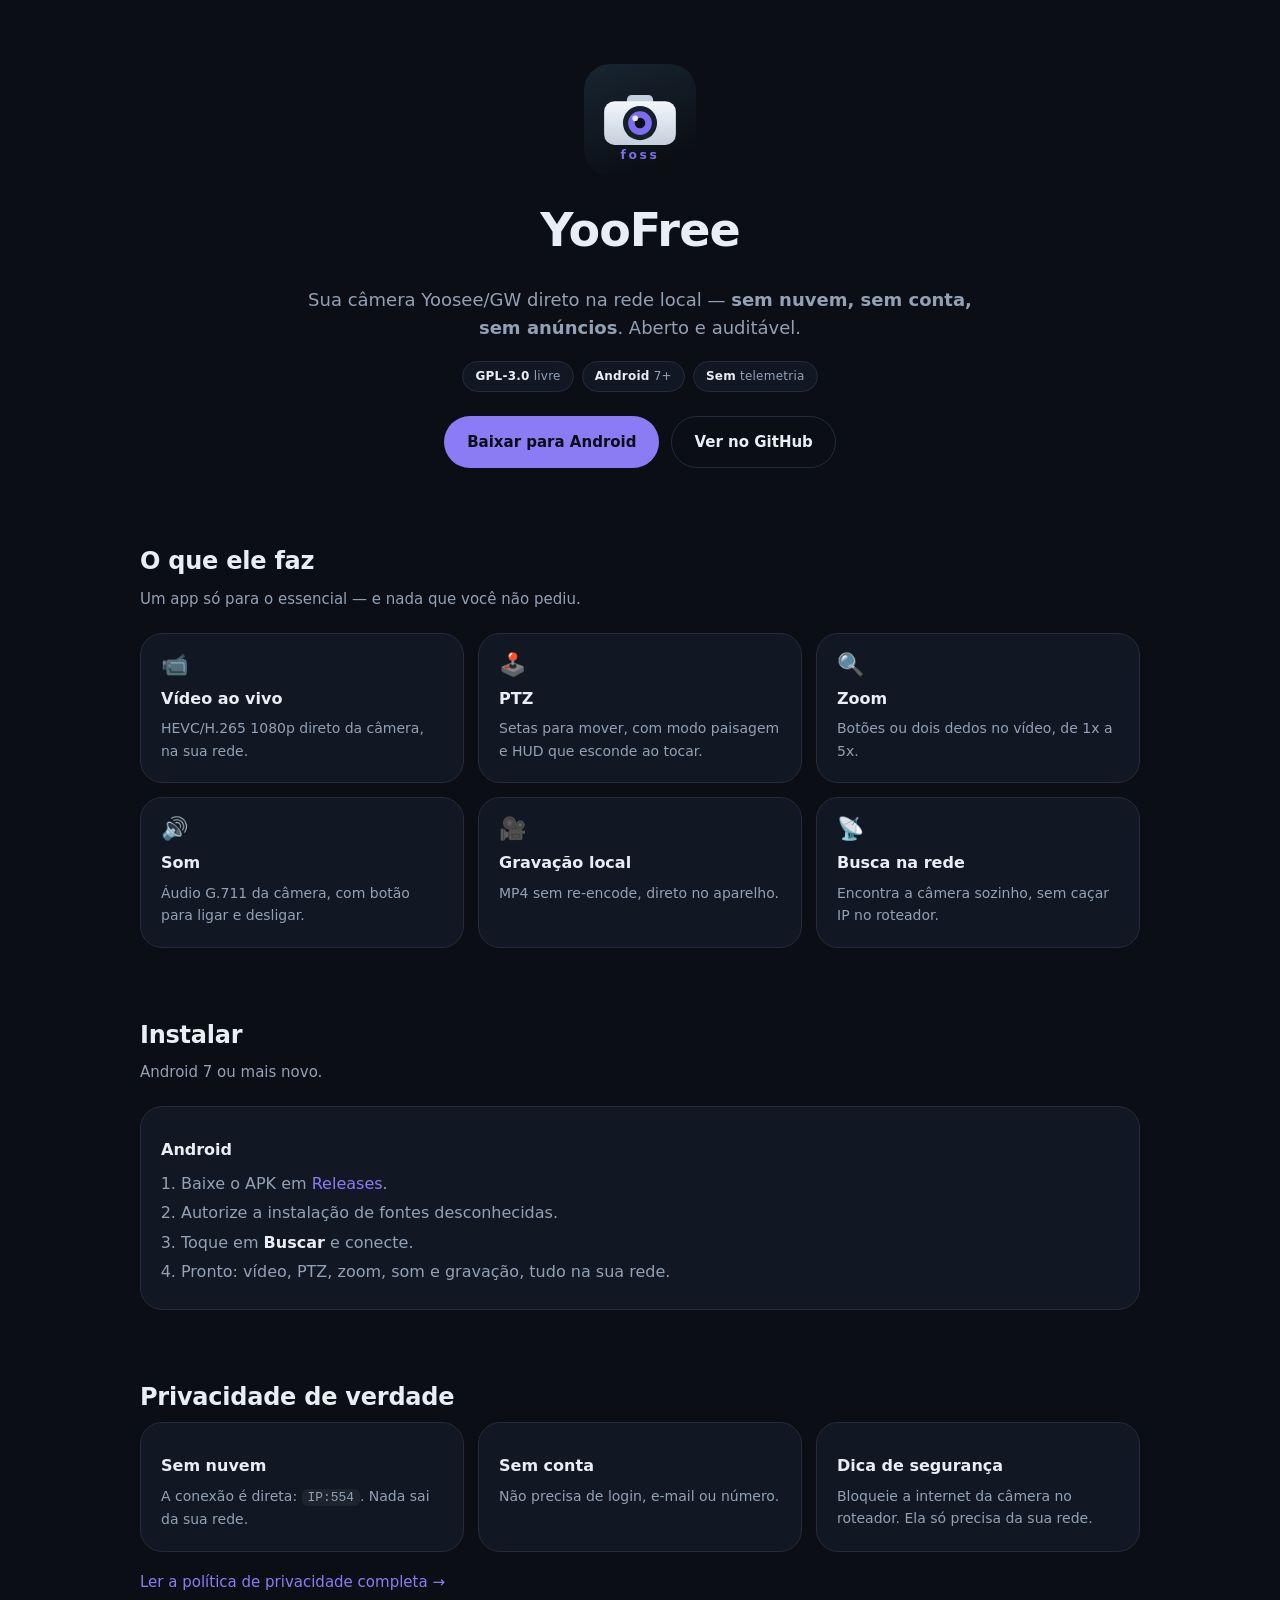
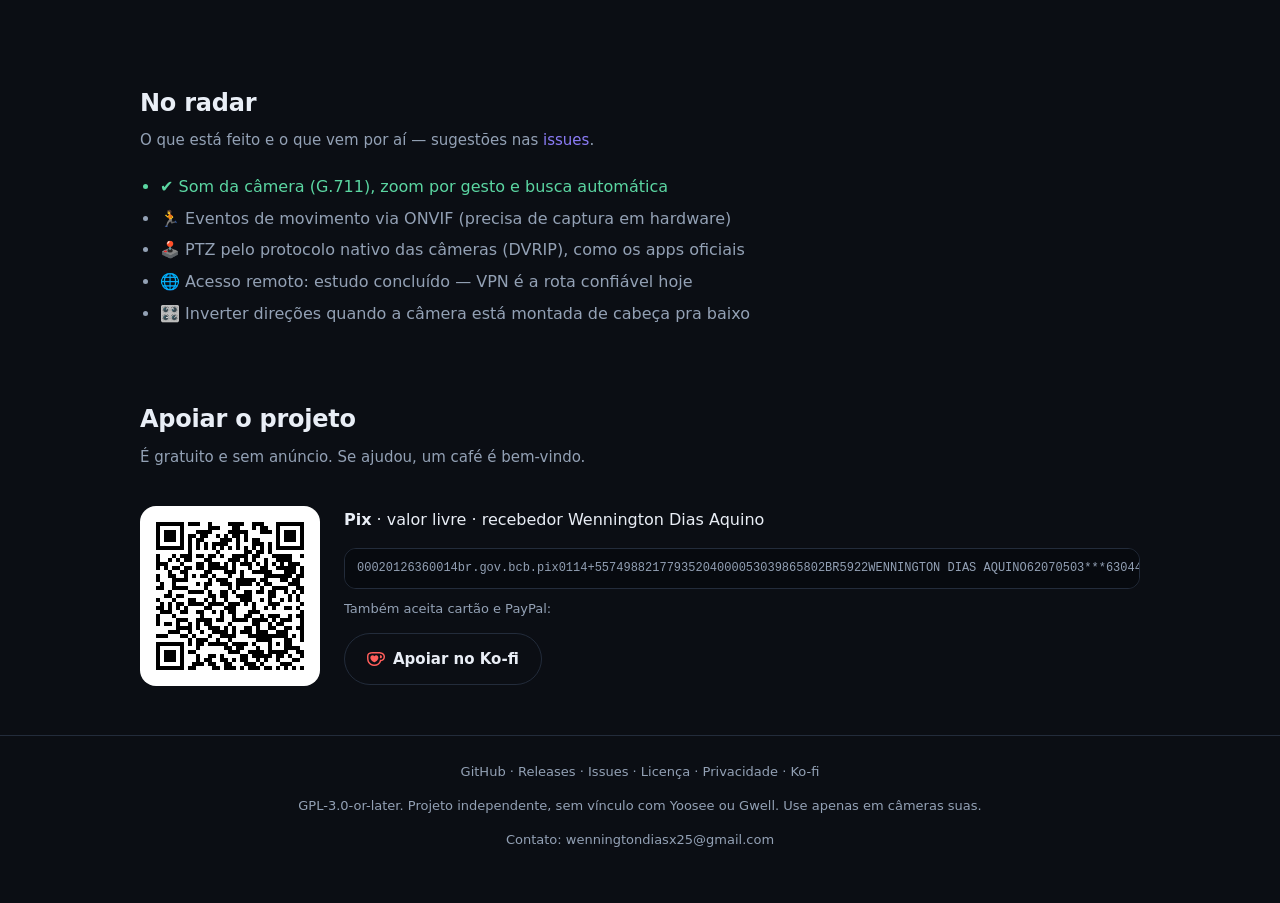
==== site/index.html @ 93386497 "SEO: metatag de verificacao do Google Search Console Co-authored-by: CommandCodeBot <noreply@command" ====
<!DOCTYPE html>
<html lang="pt-BR">
<head>
<meta charset="utf-8">
<meta name="viewport" content="width=device-width, initial-scale=1">
<title>YooFree — sua câmera Yoosee, sem nuvem</title>
<meta name="description" content="App Android aberto, sem anúncios e sem nuvem para câmeras Yoosee/GW.">
<link rel="canonical" href="https://yoofree.qd.je/">
<meta property="og:type" content="website">
<meta property="og:url" content="https://yoofree.qd.je/">
<meta property="og:title" content="YooFree — sua câmera Yoosee, sem nuvem">
<meta property="og:description" content="App Android aberto, sem anúncios e sem nuvem para câmeras Yoosee/GW.">
<meta property="og:image" content="https://yoofree.qd.je/assets/icon.svg">
<meta name="twitter:card" content="summary">
<meta name="google-site-verification" content="Txkq8UIUNgKTGXsj2JBfvyD6CUwXYbXvgUuVLLDFzaQ" />
<link rel="icon" href="assets/icon.svg" type="image/svg+xml">
<link rel="stylesheet" href="assets/style.css">
<script type="application/ld+json">
{
  "@context": "https://schema.org",
  "@type": "SoftwareApplication",
  "name": "YooFree",
  "url": "https://yoofree.qd.je/",
  "downloadUrl": "https://github.com/Wennington123/YooFree/releases/latest",
  "operatingSystem": "Android 7+",
  "applicationCategory": "MultimediaApplication",
  "description": "App Android aberto, sem anúncios e sem nuvem para câmeras Yoosee/GW. Vídeo, PTZ, zoom, som e gravação direto da rede local.",
  "offers": { "@type": "Offer", "price": "0", "priceCurrency": "BRL" },
  "license": "https://www.gnu.org/licenses/gpl-3.0.html",
  "sameAs": "https://github.com/Wennington123/YooFree"
}
</script>
</head>
<body>

<header class="hero">
  <img src="assets/icon.svg" alt="Ícone do YooFree: uma câmera com lente violeta">
  <h1>YooFree</h1>
  <p class="tagline">Sua câmera Yoosee/GW direto na rede local — <strong>sem nuvem, sem conta, sem anúncios</strong>. Aberto e auditável.</p>
  <div class="badges">
    <span class="badge"><b>GPL-3.0</b> livre</span>
    <span class="badge"><b>Android</b> 7+</span>
    <span class="badge"><b>Sem</b> telemetria</span>
  </div>
  <div class="cta">
    <a class="btn primary" href="https://github.com/Wennington123/YooFree/releases/latest">Baixar para Android</a>
    <a class="btn ghost" href="https://github.com/Wennington123/YooFree">Ver no GitHub</a>
  </div>
</header>

<div class="wrap">

  <section aria-labelledby="recursos">
    <h2 id="recursos">O que ele faz</h2>
    <p class="sub">Um app só para o essencial — e nada que você não pediu.</p>
    <div class="grid">
      <div class="card"><div class="icon" aria-hidden="true">📹</div><h3>Vídeo ao vivo</h3><p>HEVC/H.265 1080p direto da câmera, na sua rede.</p></div>
      <div class="card"><div class="icon" aria-hidden="true">🕹️</div><h3>PTZ</h3><p>Setas para mover, com modo paisagem e HUD que esconde ao tocar.</p></div>
      <div class="card"><div class="icon" aria-hidden="true">🔍</div><h3>Zoom</h3><p>Botões ou dois dedos no vídeo, de 1x a 5x.</p></div>
      <div class="card"><div class="icon" aria-hidden="true">🔊</div><h3>Som</h3><p>Áudio G.711 da câmera, com botão para ligar e desligar.</p></div>
      <div class="card"><div class="icon" aria-hidden="true">🎥</div><h3>Gravação local</h3><p>MP4 sem re-encode, direto no aparelho.</p></div>
      <div class="card"><div class="icon" aria-hidden="true">📡</div><h3>Busca na rede</h3><p>Encontra a câmera sozinho, sem caçar IP no roteador.</p></div>
    </div>
  </section>

  <section aria-labelledby="instalar">
    <h2 id="instalar">Instalar</h2>
    <p class="sub">Android 7 ou mais novo.</p>
    <div class="card">
      <h3>Android</h3>
      <ol>
        <li>Baixe o APK em <a href="https://github.com/Wennington123/YooFree/releases/latest">Releases</a>.</li>
        <li>Autorize a instalação de fontes desconhecidas.</li>
        <li>Toque em <strong>Buscar</strong> e conecte.</li>
        <li>Pronto: vídeo, PTZ, zoom, som e gravação, tudo na sua rede.</li>
      </ol>
    </div>
  </section>

  <section aria-labelledby="privacidade">
    <h2 id="privacidade">Privacidade de verdade</h2>
    <div class="grid">
      <div class="card"><h3>Sem nuvem</h3><p>A conexão é direta: <code>IP:554</code>. Nada sai da sua rede.</p></div>
      <div class="card"><h3>Sem conta</h3><p>Não precisa de login, e-mail ou número.</p></div>
      <div class="card"><h3>Dica de segurança</h3><p>Bloqueie a internet da câmera no roteador. Ela só precisa da sua rede.</p></div>
    </div>
    <p class="sub" style="margin-top:18px"><a href="privacidade.html">Ler a política de privacidade completa →</a></p>
  </section>

  <section aria-labelledby="roadmap">
    <h2 id="roadmap">No radar</h2>
    <p class="sub">O que está feito e o que vem por aí — sugestões nas <a href="https://github.com/Wennington123/YooFree/issues">issues</a>.</p>
    <ul class="roadmap">
      <li class="done">✔ Som da câmera (G.711), zoom por gesto e busca automática</li>
      <li>🏃 Eventos de movimento via ONVIF (precisa de captura em hardware)</li>
      <li>🕹️ PTZ pelo protocolo nativo das câmeras (DVRIP), como os apps oficiais</li>
      <li>🌐 Acesso remoto: estudo concluído — VPN é a rota confiável hoje</li>
      <li>🎛️ Inverter direções quando a câmera está montada de cabeça pra baixo</li>
    </ul>
  </section>

  <section aria-labelledby="apoiar">
    <h2 id="apoiar">Apoiar o projeto</h2>
    <p class="sub">É gratuito e sem anúncio. Se ajudou, um café é bem-vindo.</p>
    <div class="donate">
      <img src="assets/pix-qrcode.png" alt="QR Code Pix para apoiar o desenvolvimento">
      <div>
        <p><strong>Pix</strong> · valor livre · recebedor Wennington Dias Aquino</p>
        <div class="copy">00020126360014br.gov.bcb.pix0114+55749882177935204000053039865802BR5922WENNINGTON DIAS AQUINO62070503***63044EF7</div>
        <p style="color:var(--muted);font-size:13px;margin-top:10px">Também aceita cartão e PayPal:</p>
        <p style="margin-top:8px">
          <a class="btn ghost" href="https://ko-fi.com/wenningtondaquino">
            <svg viewBox="0 0 24 24" aria-hidden="true" focusable="false">
              <path fill="#FF5E5B" d="M11.351 2.715c-2.7 0-4.986.025-6.83.26C2.078 3.285 0 5.154 0 8.61c0 3.506.182 6.13 1.585 8.493 1.584 2.701 4.233 4.182 7.662 4.182h.83c4.209 0 6.494-2.234 7.637-4a9.5 9.5 0 0 0 1.091-2.338C21.792 14.688 24 12.22 24 9.208v-.415c0-3.247-2.13-5.507-5.792-5.87-1.558-.156-2.65-.208-6.857-.208m0 1.947c4.208 0 5.09.052 6.571.182 2.624.311 4.13 1.584 4.13 4v.39c0 2.156-1.792 3.844-3.87 3.844h-.935l-.156.649c-.208 1.013-.597 1.818-1.039 2.546-.909 1.428-2.545 3.064-5.922 3.064h-.805c-2.571 0-4.831-.883-6.078-3.195-1.09-2-1.298-4.155-1.298-7.506 0-2.181.857-3.402 3.012-3.714 1.533-.233 3.559-.26 6.39-.26m6.547 2.287c-.416 0-.65.234-.65.546v2.935c0 .311.234.545.65.545 1.324 0 2.051-.754 2.051-2s-.727-2.026-2.052-2.026m-10.39.182c-1.818 0-3.013 1.48-3.013 3.142 0 1.533.858 2.857 1.949 3.897.727.701 1.87 1.429 2.649 1.896a1.47 1.47 0 0 0 1.507 0c.78-.467 1.922-1.195 2.623-1.896 1.117-1.039 1.974-2.364 1.974-3.897 0-1.662-1.247-3.142-3.039-3.142-1.065 0-1.792.545-2.338 1.298-.493-.753-1.246-1.298-2.312-1.298"/>
            </svg>
            Apoiar no Ko-fi
          </a>
        </p>
      </div>
    </div>
  </section>

</div>

<footer>
  <nav>
    <a href="https://github.com/Wennington123/YooFree">GitHub</a> ·
    <a href="https://github.com/Wennington123/YooFree/releases">Releases</a> ·
    <a href="https://github.com/Wennington123/YooFree/issues">Issues</a> ·
    <a href="licenca.html">Licença</a> ·
    <a href="privacidade.html">Privacidade</a> ·
    <a href="https://ko-fi.com/wenningtondaquino">Ko-fi</a>
  </nav>
  <p>GPL-3.0-or-later. Projeto independente, sem vínculo com Yoosee ou Gwell. Use apenas em câmeras suas.</p>
  <p>Contato: <a href="mailto:wenningtondiasx25@gmail.com">wenningtondiasx25@gmail.com</a></p>
</footer>

</body>
</html>
---- site/assets/style.css ----
:root {
  --bg: #0b0e14;
  --panel: #121823;
  --panel-hi: #1a2231;
  --hairline: #232c3b;
  --text: #e9eef6;
  --muted: #93a1b5;
  --prose: #c6d1e0;
  --accent: #8b7cf6;
  --good: #5bd6a2;
  --radius: 22px;
}
* { box-sizing: border-box; }
html { scroll-behavior: smooth; }
body {
  margin: 0;
  background: var(--bg);
  color: var(--text);
  font: 16px/1.6 system-ui, -apple-system, "Segoe UI", Roboto, sans-serif;
  -webkit-font-smoothing: antialiased;
}
a { color: var(--accent); text-decoration: none; }
a:hover { text-decoration: underline; }
.wrap { max-width: 1040px; margin: 0 auto; padding: 0 20px; }

header.hero {
  display: flex; flex-direction: column; align-items: center;
  text-align: center; gap: 18px;
  padding: 64px 20px 40px;
}
header.hero.small { padding: 40px 20px 12px; gap: 10px; }
.hero img { width: 112px; height: 112px; border-radius: 26px; }
header.hero.small img { width: 64px; height: 64px; border-radius: 16px; }
h1 { margin: 0; font-size: clamp(30px, 6vw, 46px); letter-spacing: -0.02em; }
header.hero.small h1 { font-size: clamp(26px, 5vw, 34px); }
.tagline { margin: 0; color: var(--muted); max-width: 60ch; font-size: clamp(15px, 2.2vw, 18px); }
.cta { display: flex; gap: 12px; flex-wrap: wrap; justify-content: center; margin-top: 6px; }
.btn {
  display: inline-flex; align-items: center; gap: 8px;
  padding: 13px 22px; border-radius: 999px; font-weight: 600; font-size: 15px;
  border: 1px solid transparent; transition: transform .15s ease, background .15s ease;
  white-space: nowrap;
}
.btn:active { transform: scale(.97); }
.btn svg { width: 18px; height: 18px; display: block; }
.btn.primary { background: var(--accent); color: #0b0e14; }
.btn.ghost { background: transparent; color: var(--text); border-color: var(--hairline); }
.btn.ghost:hover { background: var(--panel); text-decoration: none; }

.badges { display: flex; gap: 8px; flex-wrap: wrap; justify-content: center; }
.badge {
  font-size: 12px; letter-spacing: .02em; color: var(--muted);
  background: var(--panel); border: 1px solid var(--hairline);
  padding: 5px 12px; border-radius: 999px;
}
.badge b { color: var(--text); font-weight: 600; }

section { padding: 34px 0; }
h2 { font-size: 24px; margin: 0 0 6px; letter-spacing: -0.01em; }
.sub { color: var(--muted); margin: 0 0 22px; font-size: 15px; }

.grid { display: grid; gap: 14px; grid-template-columns: repeat(auto-fit, minmax(240px, 1fr)); }
.card {
  background: var(--panel); border: 1px solid var(--hairline);
  border-radius: var(--radius); padding: 20px;
}
.card h3 { margin: 10px 0 6px; font-size: 16px; }
.card p { margin: 0; color: var(--muted); font-size: 14px; }
.icon { font-size: 22px; line-height: 1; }

.install { display: grid; gap: 14px; grid-template-columns: repeat(auto-fit, minmax(300px, 1fr)); }
pre {
  background: #070a0f; border: 1px solid var(--hairline);
  border-radius: 16px; padding: 14px 16px; overflow-x: auto;
  font-size: 13px; color: #c9d4e3; margin: 10px 0 0;
}
code {
  background: rgba(255, 255, 255, .05);
  padding: 1px 6px; border-radius: 6px;
  font-family: ui-monospace, SFMono-Regular, Menlo, monospace;
  font-size: .92em;
}
ol, ul { color: var(--muted); padding-left: 20px; margin: 8px 0 0; }
li { margin: 4px 0; }
li b, li strong { color: var(--text); font-weight: 600; }

.roadmap li { margin: 6px 0; }
.done { color: var(--good); }

.donate { display: flex; gap: 24px; align-items: center; flex-wrap: wrap; }
.donate > div { flex: 1 1 260px; min-width: 0; }
.donate .btn { align-self: flex-start; }
.donate img { width: 180px; height: 180px; border-radius: 16px; background: #fff; padding: 8px; }
.donate .copy {
  font-family: ui-monospace, SFMono-Regular, Menlo, monospace;
  font-size: 12px; color: var(--muted);
  background: #070a0f; border: 1px solid var(--hairline);
  border-radius: 12px; padding: 10px 12px; max-width: 100%; overflow-x: auto; white-space: nowrap;
}

/* páginas de documento (licença, privacidade) */
.doc { max-width: 760px; }
.doc h2 { margin-top: 36px; font-size: 21px; }
.doc h2:first-of-type { margin-top: 0; }
.doc h3 { margin: 24px 0 4px; font-size: 16px; }
.doc p, .doc li { color: var(--prose); }
.doc ul { color: var(--prose); padding-left: 22px; }
.doc .updated { color: var(--muted); font-size: 13px; margin: 0 0 22px; }
.doc .note {
  background: var(--panel); border: 1px solid var(--hairline);
  border-radius: 16px; padding: 14px 16px; color: var(--muted);
  font-size: 14px; margin: 18px 0;
}
.doc .note strong { color: var(--text); }
.doc hr { border: 0; border-top: 1px solid var(--hairline); margin: 30px 0; }
.doc .lead { color: var(--text); font-size: 17px; }

footer {
  color: var(--muted); font-size: 13px;
  border-top: 1px solid var(--hairline);
  padding: 26px 20px 40px; text-align: center;
}
footer a { color: var(--muted); }
footer a:hover { color: var(--text); }
footer nav { margin-bottom: 6px; }
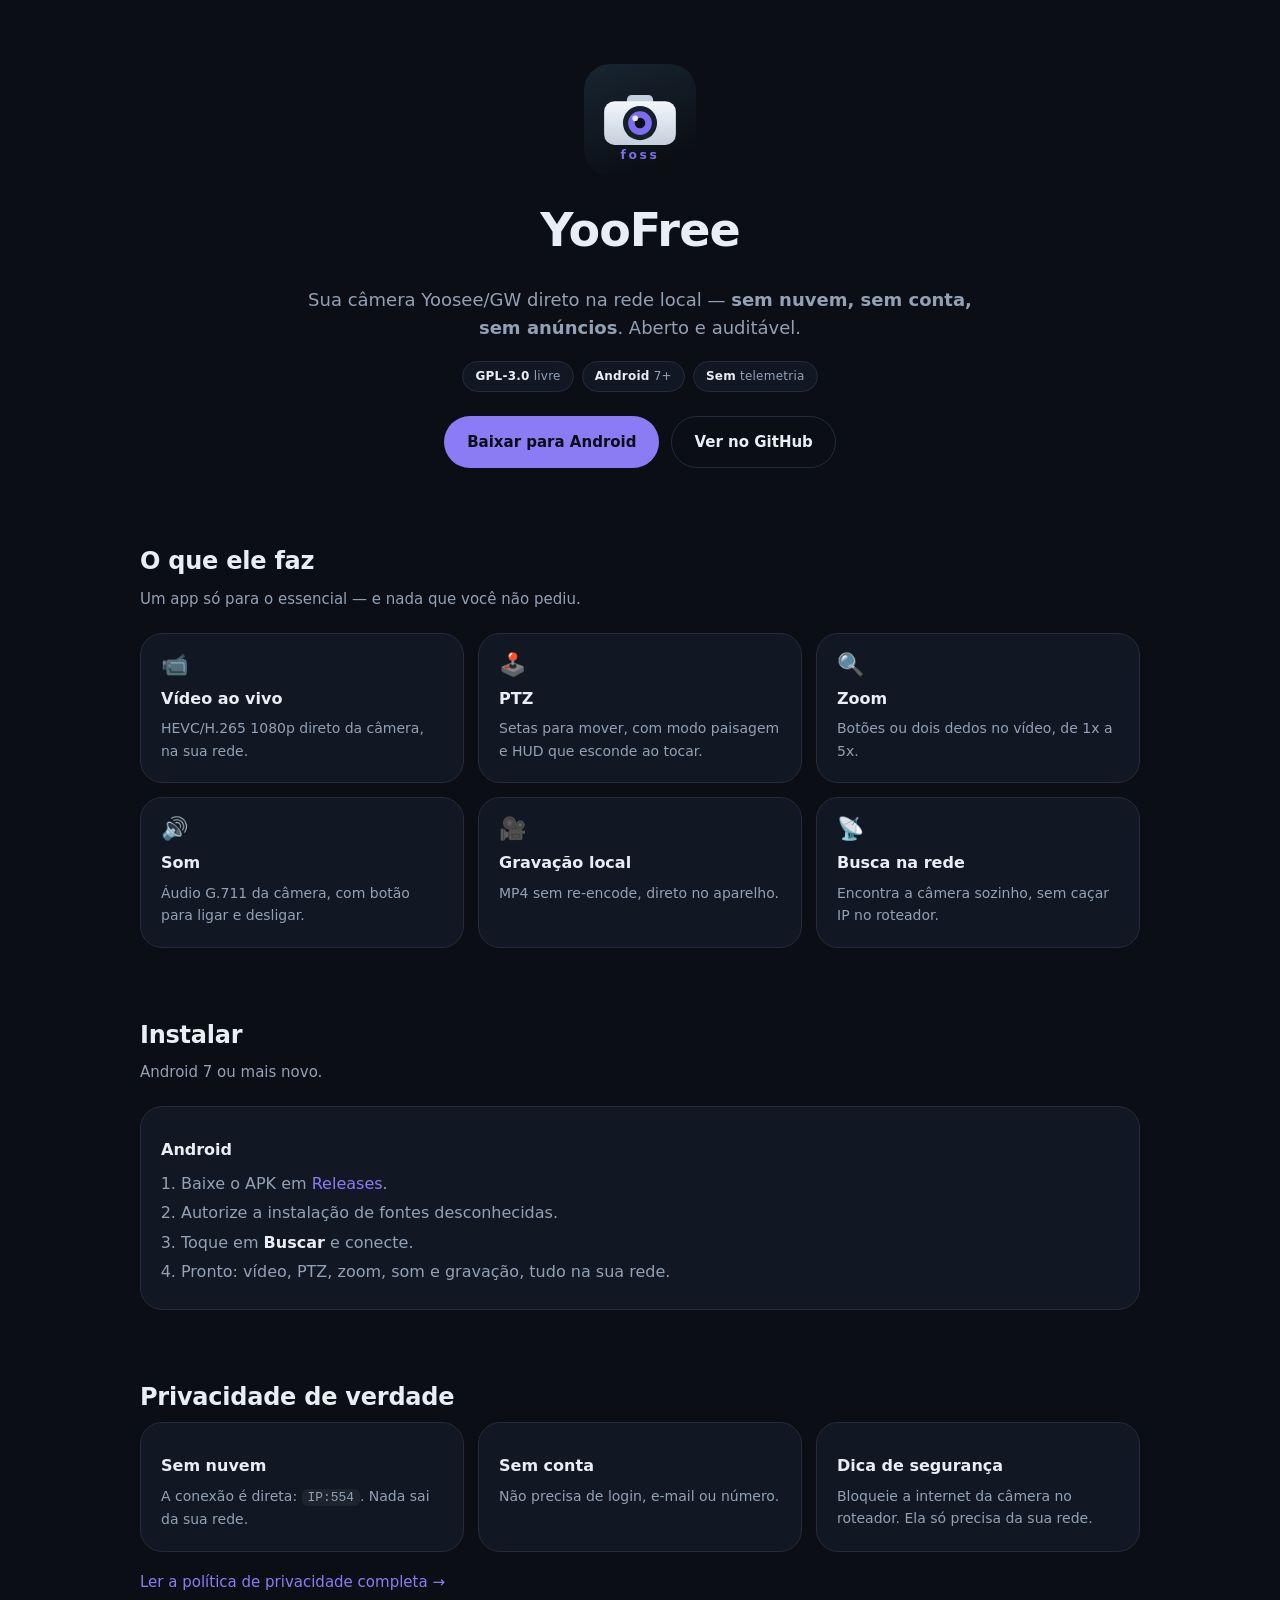
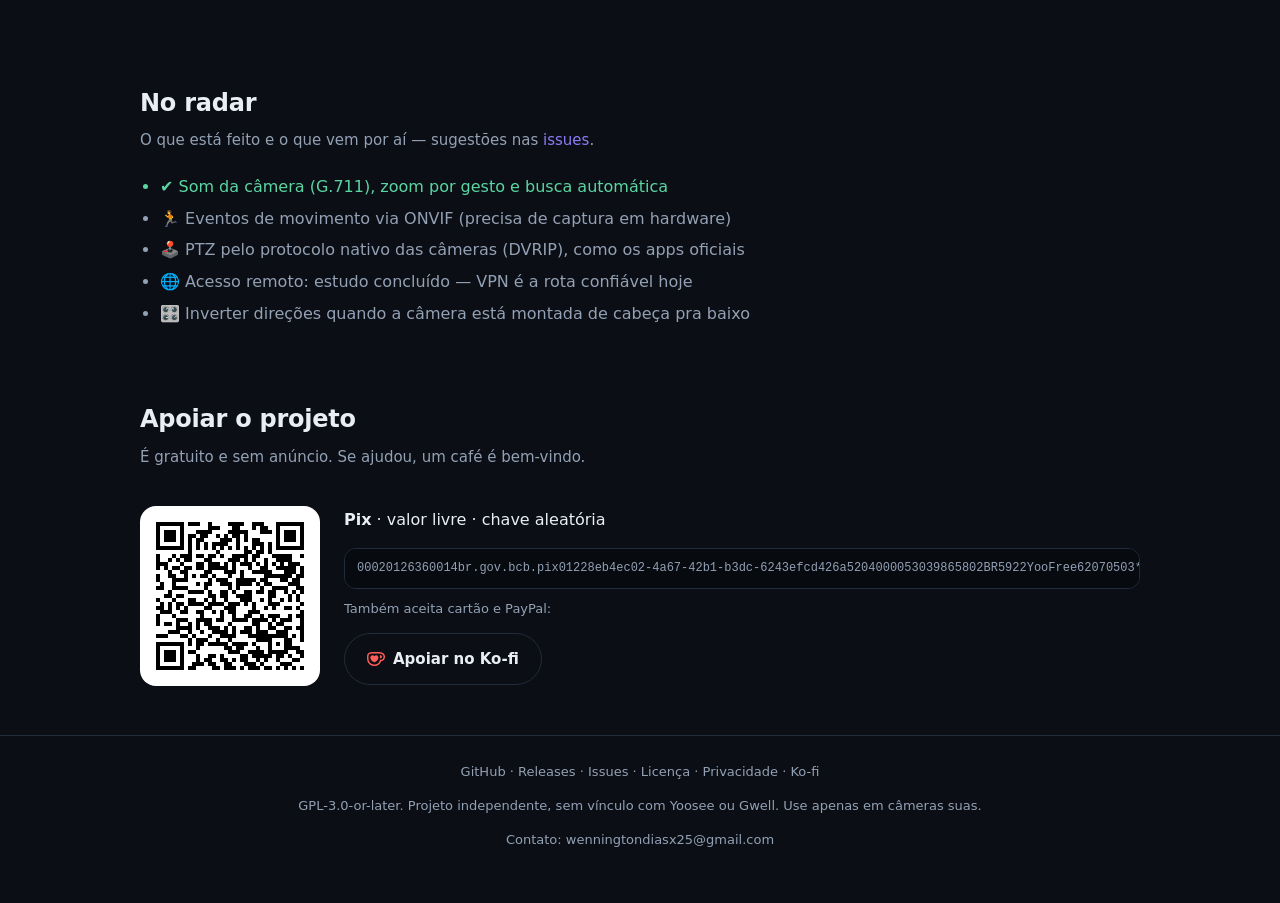
==== commit 9734fc11: "priv: remove telefone pessoal e PIX com CPF; usa chave aleatoria Substitui numero pessoal e payload " ====
--- a/site/index.html
+++ b/site/index.html
@@ -105,8 +105,8 @@
     <div class="donate">
       <img src="assets/pix-qrcode.png" alt="QR Code Pix para apoiar o desenvolvimento">
       <div>
-        <p><strong>Pix</strong> · valor livre · recebedor Wennington Dias Aquino</p>
-        <div class="copy">00020126360014br.gov.bcb.pix0114+55749882177935204000053039865802BR5922WENNINGTON DIAS AQUINO62070503***63044EF7</div>
+        <p><strong>Pix</strong> · valor livre · chave aleatória</p>
+        <div class="copy">00020126360014br.gov.bcb.pix01228eb4ec02-4a67-42b1-b3dc-6243efcd426a5204000053039865802BR5922YooFree62070503***6304</div>
         <p style="color:var(--muted);font-size:13px;margin-top:10px">Também aceita cartão e PayPal:</p>
         <p style="margin-top:8px">
           <a class="btn ghost" href="https://ko-fi.com/wenningtondaquino">
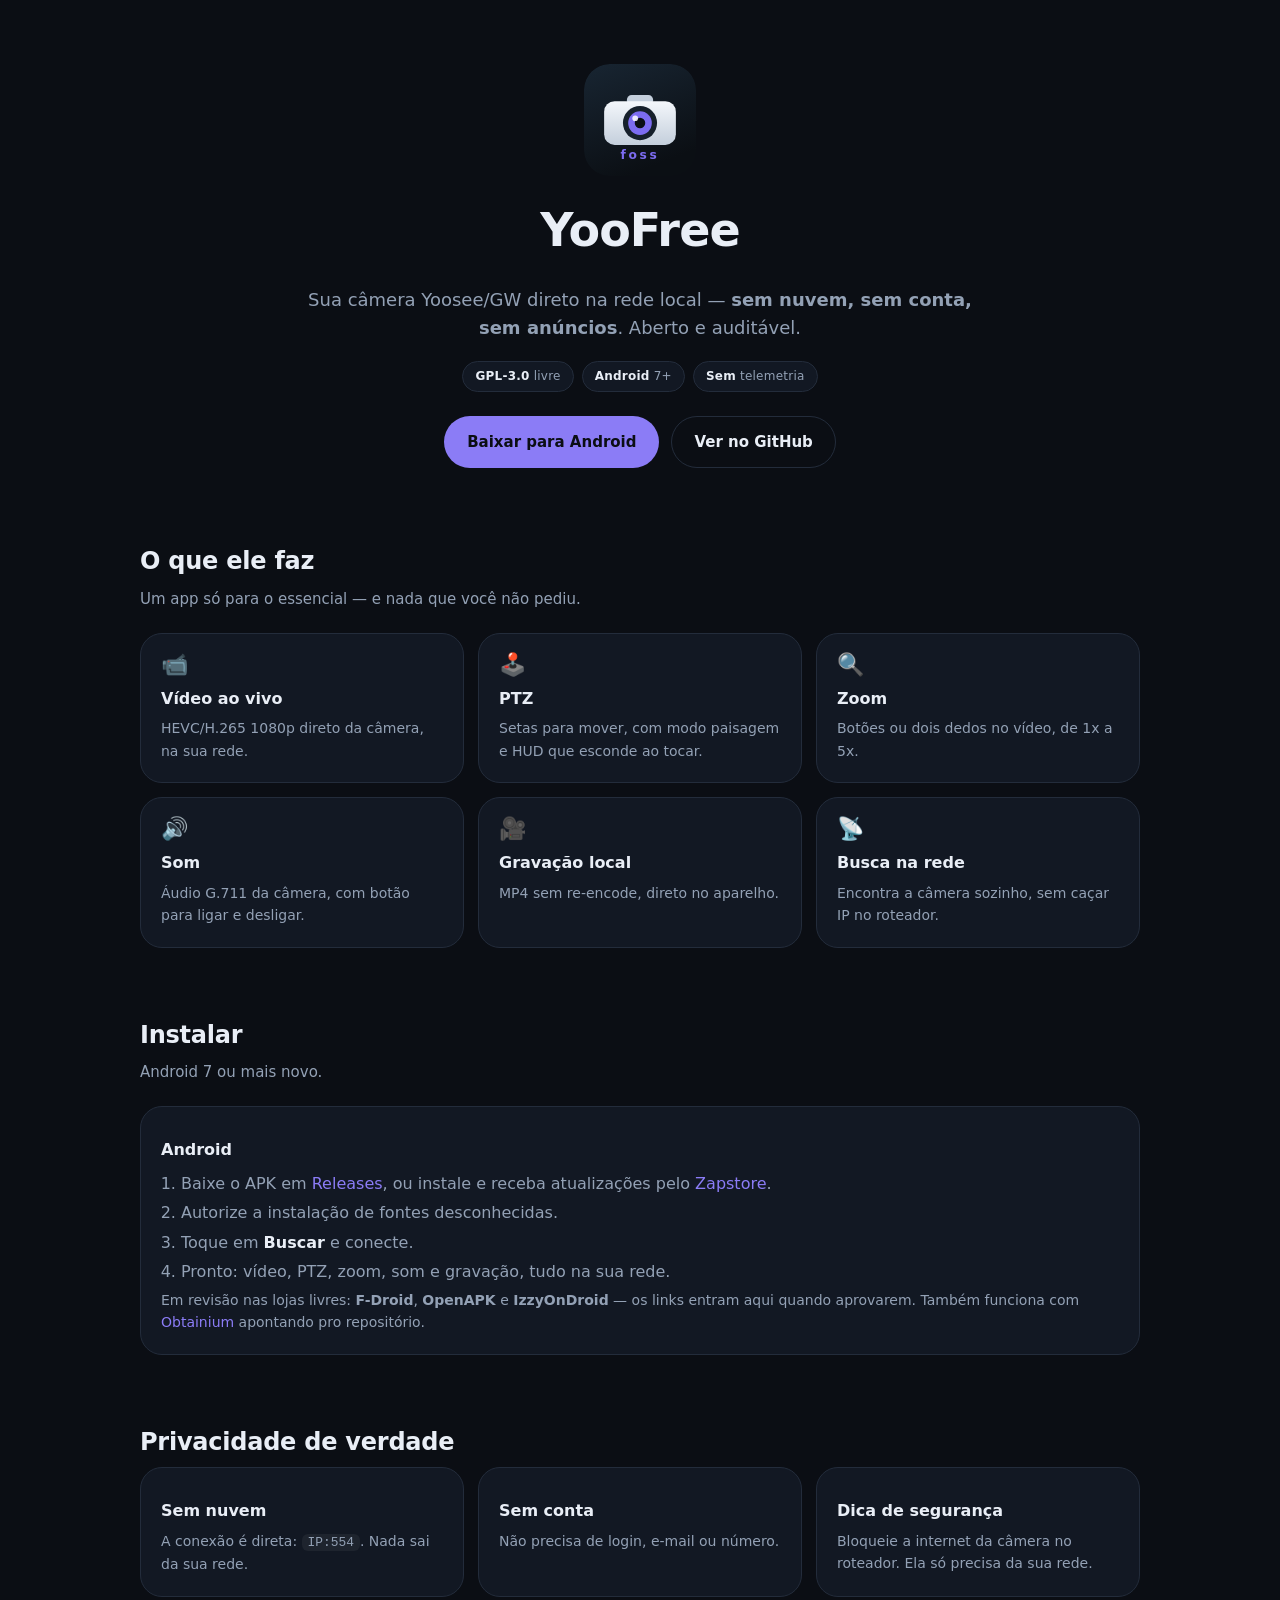
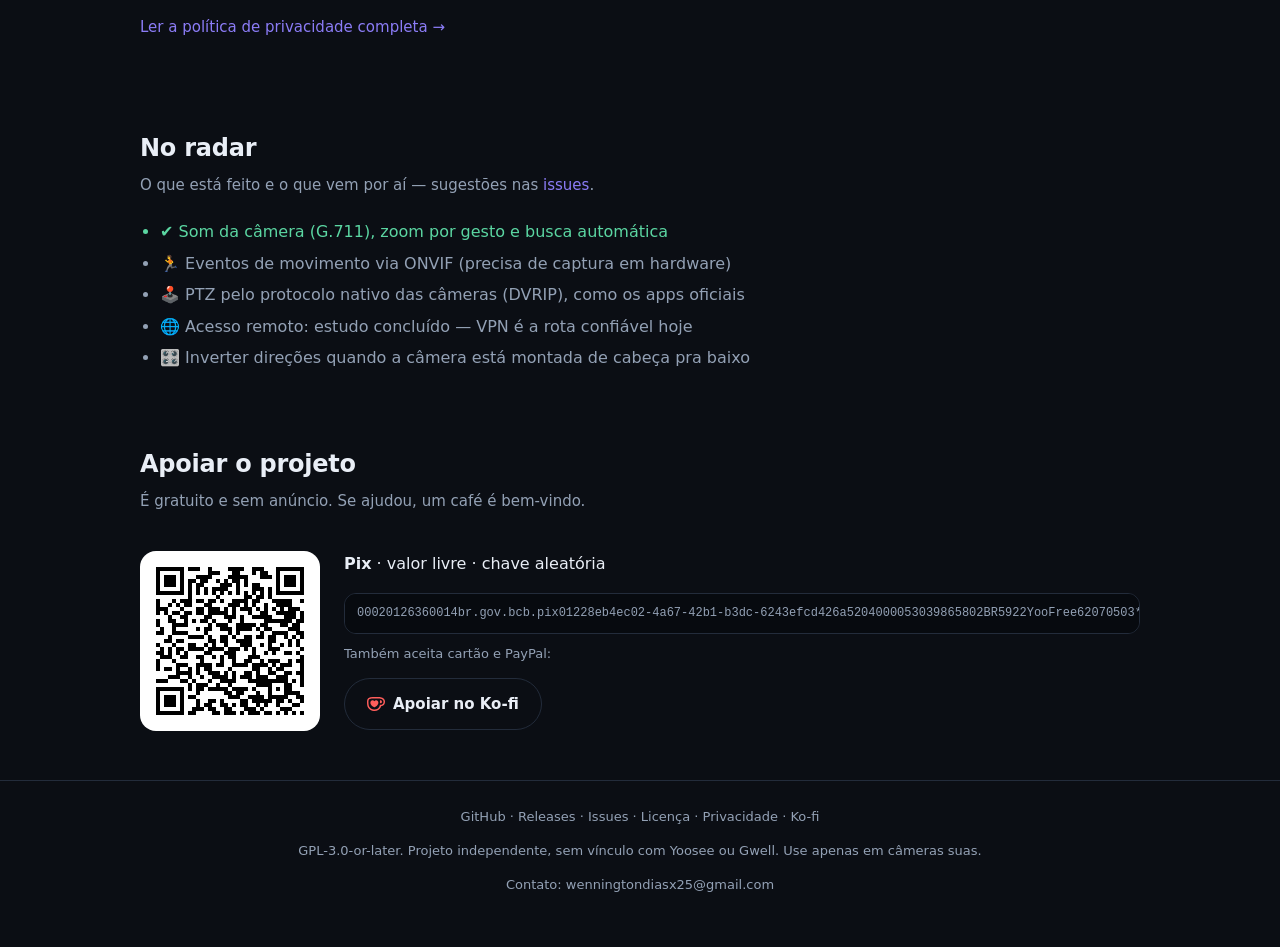
==== commit 78467f54: "site+readme: links das lojas (Zapstore live, demais em revisao) Co-authored-by: CommandCodeBot <nore" ====
--- a/site/index.html
+++ b/site/index.html
@@ -69,11 +69,12 @@
     <div class="card">
       <h3>Android</h3>
       <ol>
-        <li>Baixe o APK em <a href="https://github.com/Wennington123/YooFree/releases/latest">Releases</a>.</li>
+        <li>Baixe o APK em <a href="https://github.com/Wennington123/YooFree/releases/latest">Releases</a>, ou instale e receba atualizações pelo <a href="https://zapstore.dev/apps/br.yoofree.app">Zapstore</a>.</li>
         <li>Autorize a instalação de fontes desconhecidas.</li>
         <li>Toque em <strong>Buscar</strong> e conecte.</li>
         <li>Pronto: vídeo, PTZ, zoom, som e gravação, tudo na sua rede.</li>
       </ol>
+      <p class="sub">Em revisão nas lojas livres: <strong>F-Droid</strong>, <strong>OpenAPK</strong> e <strong>IzzyOnDroid</strong> — os links entram aqui quando aprovarem. Também funciona com <a href="https://github.com/ImranR98/Obtainium">Obtainium</a> apontando pro repositório.</p>
     </div>
   </section>
 
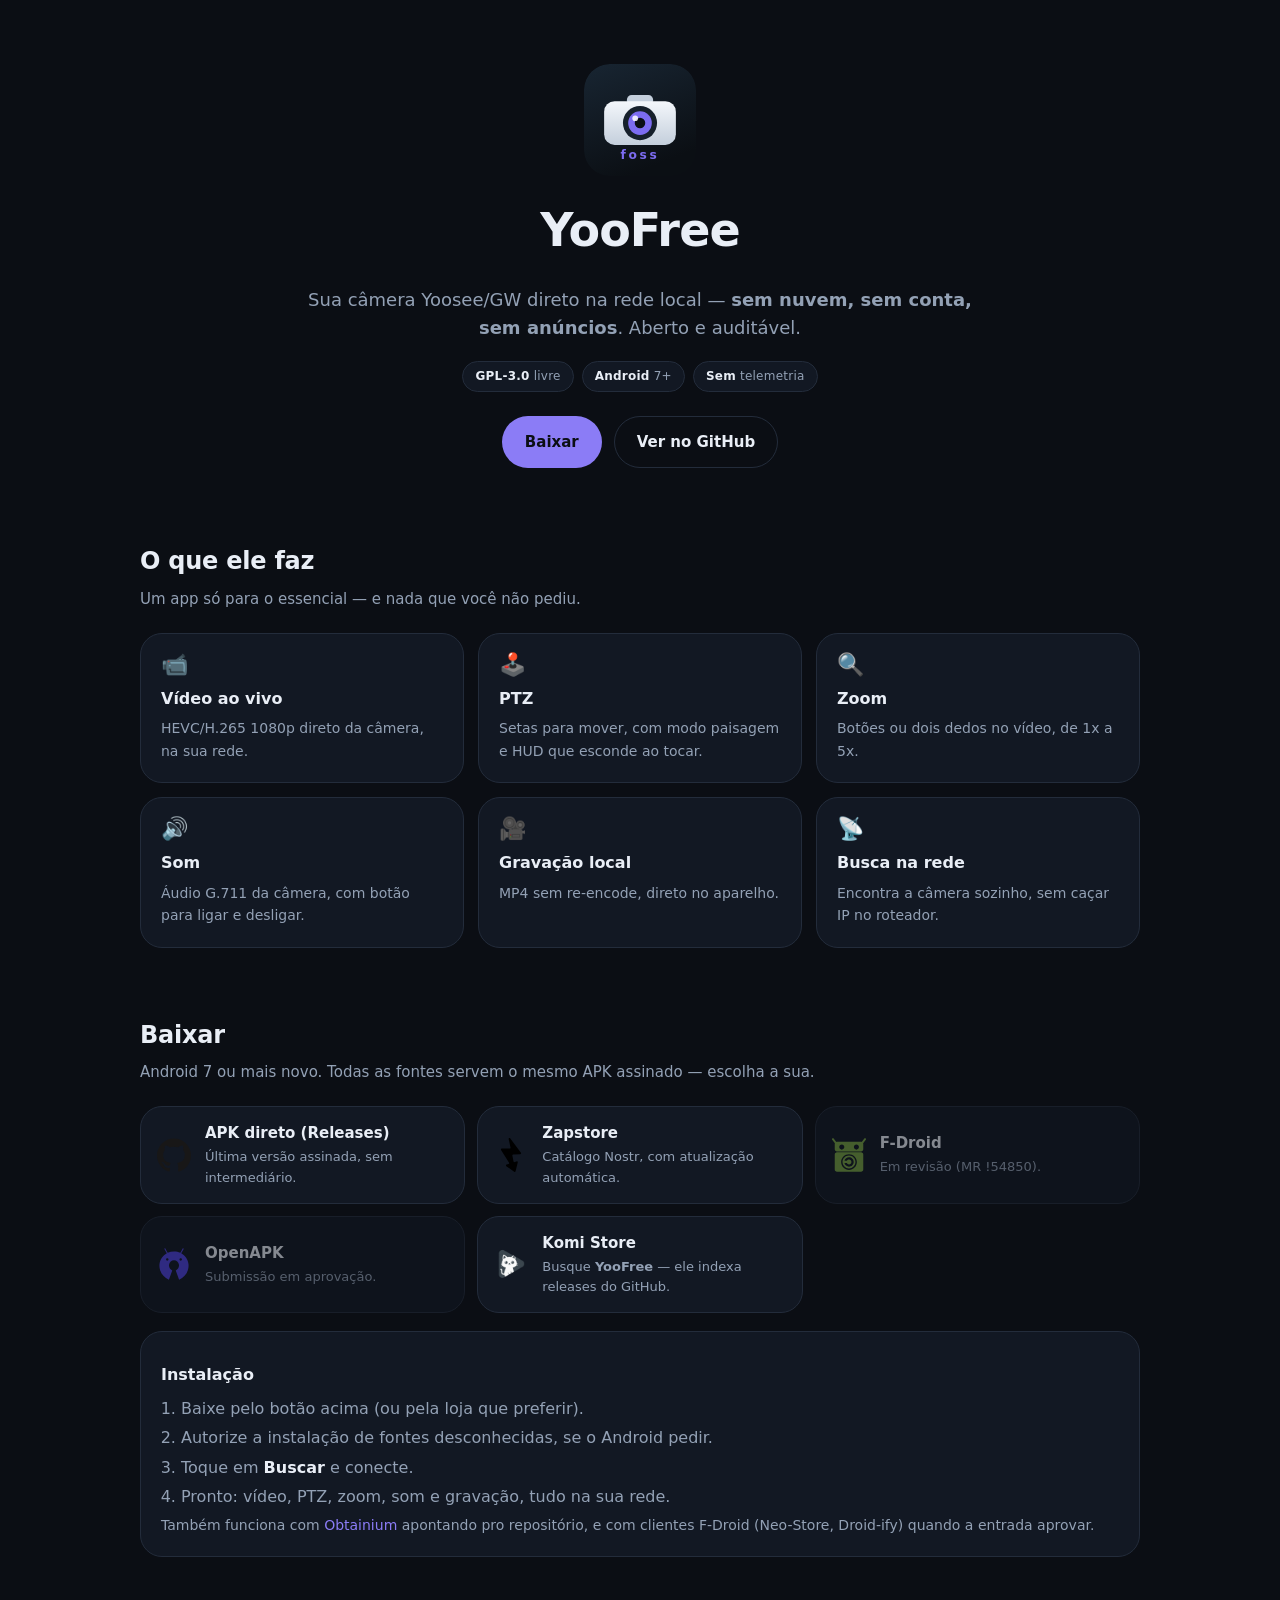
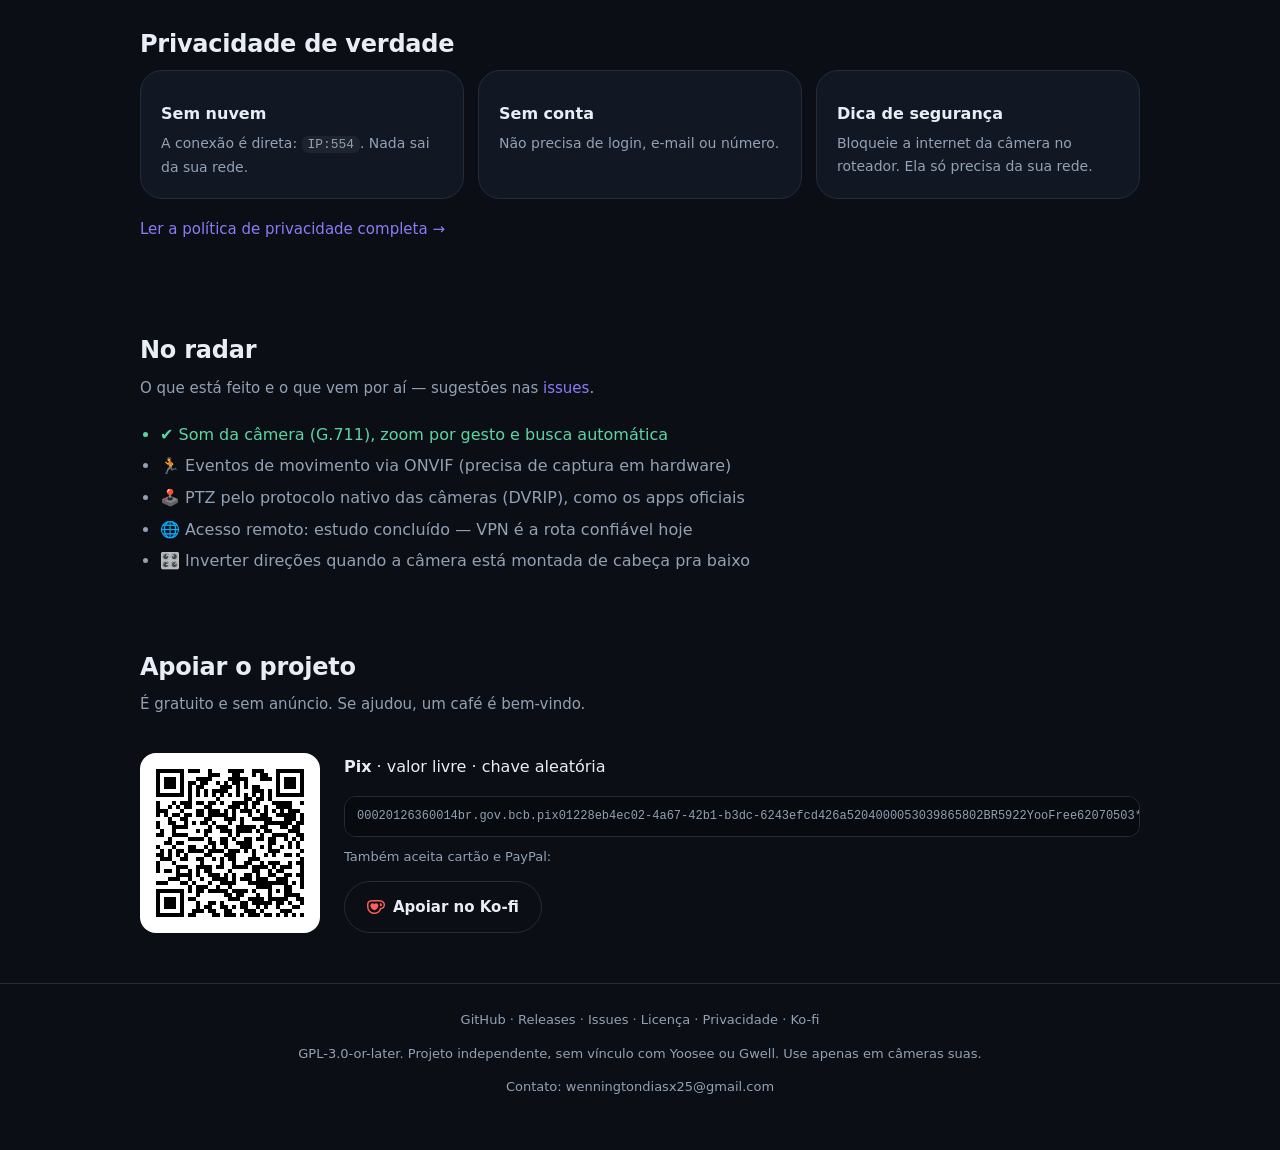
==== commit fad312c0: "site+readme: secao Baixar com logos, badge Zapstore, APK de nome fixo - site: botao principal aponta" ====
--- a/site/index.html
+++ b/site/index.html
@@ -43,7 +43,7 @@
     <span class="badge"><b>Sem</b> telemetria</span>
   </div>
   <div class="cta">
-    <a class="btn primary" href="https://github.com/Wennington123/YooFree/releases/latest">Baixar para Android</a>
+    <a class="btn primary" href="https://github.com/Wennington123/YooFree/releases/latest/download/YooFree.apk">Baixar</a>
     <a class="btn ghost" href="https://github.com/Wennington123/YooFree">Ver no GitHub</a>
   </div>
 </header>
@@ -63,18 +63,40 @@
     </div>
   </section>
 
-  <section aria-labelledby="instalar">
-    <h2 id="instalar">Instalar</h2>
-    <p class="sub">Android 7 ou mais novo.</p>
-    <div class="card">
-      <h3>Android</h3>
+  <section aria-labelledby="baixar">
+    <h2 id="baixar">Baixar</h2>
+    <p class="sub">Android 7 ou mais novo. Todas as fontes servem o mesmo APK assinado — escolha a sua.</p>
+    <div class="stores">
+      <a class="store" href="https://github.com/Wennington123/YooFree/releases/latest/download/YooFree.apk">
+        <img src="assets/store-github.svg" alt="Logo do GitHub">
+        <div><h3>APK direto (Releases)</h3><p>Última versão assinada, sem intermediário.</p></div>
+      </a>
+      <a class="store" href="https://zapstore.dev/apps/br.yoofree.app">
+        <img src="assets/store-zapstore.svg" alt="Logo do Zapstore">
+        <div><h3>Zapstore</h3><p>Catálogo Nostr, com atualização automática.</p></div>
+      </a>
+      <a class="store soon" href="https://f-droid.org" aria-disabled="true">
+        <img src="assets/store-fdroid.svg" alt="Logo do F-Droid">
+        <div><h3>F-Droid</h3><p>Em revisão (MR !54850).</p></div>
+      </a>
+      <a class="store soon" href="https://www.openapk.net" aria-disabled="true">
+        <img src="assets/store-openapk.svg" alt="Logo da OpenAPK">
+        <div><h3>OpenAPK</h3><p>Submissão em aprovação.</p></div>
+      </a>
+      <a class="store" href="https://komistore.app/download/">
+        <img src="assets/store-komi.png" alt="Logo do Komi Store">
+        <div><h3>Komi Store</h3><p>Busque <strong>YooFree</strong> — ele indexa releases do GitHub.</p></div>
+      </a>
+    </div>
+    <div class="card" style="margin-top:18px">
+      <h3>Instalação</h3>
       <ol>
-        <li>Baixe o APK em <a href="https://github.com/Wennington123/YooFree/releases/latest">Releases</a>, ou instale e receba atualizações pelo <a href="https://zapstore.dev/apps/br.yoofree.app">Zapstore</a>.</li>
-        <li>Autorize a instalação de fontes desconhecidas.</li>
+        <li>Baixe pelo botão acima (ou pela loja que preferir).</li>
+        <li>Autorize a instalação de fontes desconhecidas, se o Android pedir.</li>
         <li>Toque em <strong>Buscar</strong> e conecte.</li>
         <li>Pronto: vídeo, PTZ, zoom, som e gravação, tudo na sua rede.</li>
       </ol>
-      <p class="sub">Em revisão nas lojas livres: <strong>F-Droid</strong>, <strong>OpenAPK</strong> e <strong>IzzyOnDroid</strong> — os links entram aqui quando aprovarem. Também funciona com <a href="https://github.com/ImranR98/Obtainium">Obtainium</a> apontando pro repositório.</p>
+      <p class="sub">Também funciona com <a href="https://github.com/ImranR98/Obtainium">Obtainium</a> apontando pro repositório, e com clientes F-Droid (Neo-Store, Droid-ify) quando a entrada aprovar.</p>
     </div>
   </section>
 
--- a/site/assets/style.css
+++ b/site/assets/style.css
@@ -68,6 +68,21 @@
 .card p { margin: 0; color: var(--muted); font-size: 14px; }
 .icon { font-size: 22px; line-height: 1; }
 
+/* Lojas onde o YooFree está disponível */
+.stores { display: grid; gap: 12px; grid-template-columns: repeat(auto-fit, minmax(250px, 1fr)); }
+.store {
+  display: flex; align-items: center; gap: 14px;
+  background: var(--panel); border: 1px solid var(--hairline);
+  border-radius: var(--radius); padding: 14px 16px;
+  color: var(--text);
+}
+.store:hover { border-color: var(--accent); text-decoration: none; }
+.store img { width: 34px; height: 34px; flex: none; }
+.store h3 { margin: 0 0 2px; font-size: 15px; }
+.store p { margin: 0; color: var(--muted); font-size: 13px; }
+.store.soon { opacity: .55; }
+.store.soon:hover { border-color: var(--hairline); }
+
 .install { display: grid; gap: 14px; grid-template-columns: repeat(auto-fit, minmax(300px, 1fr)); }
 pre {
   background: #070a0f; border: 1px solid var(--hairline);
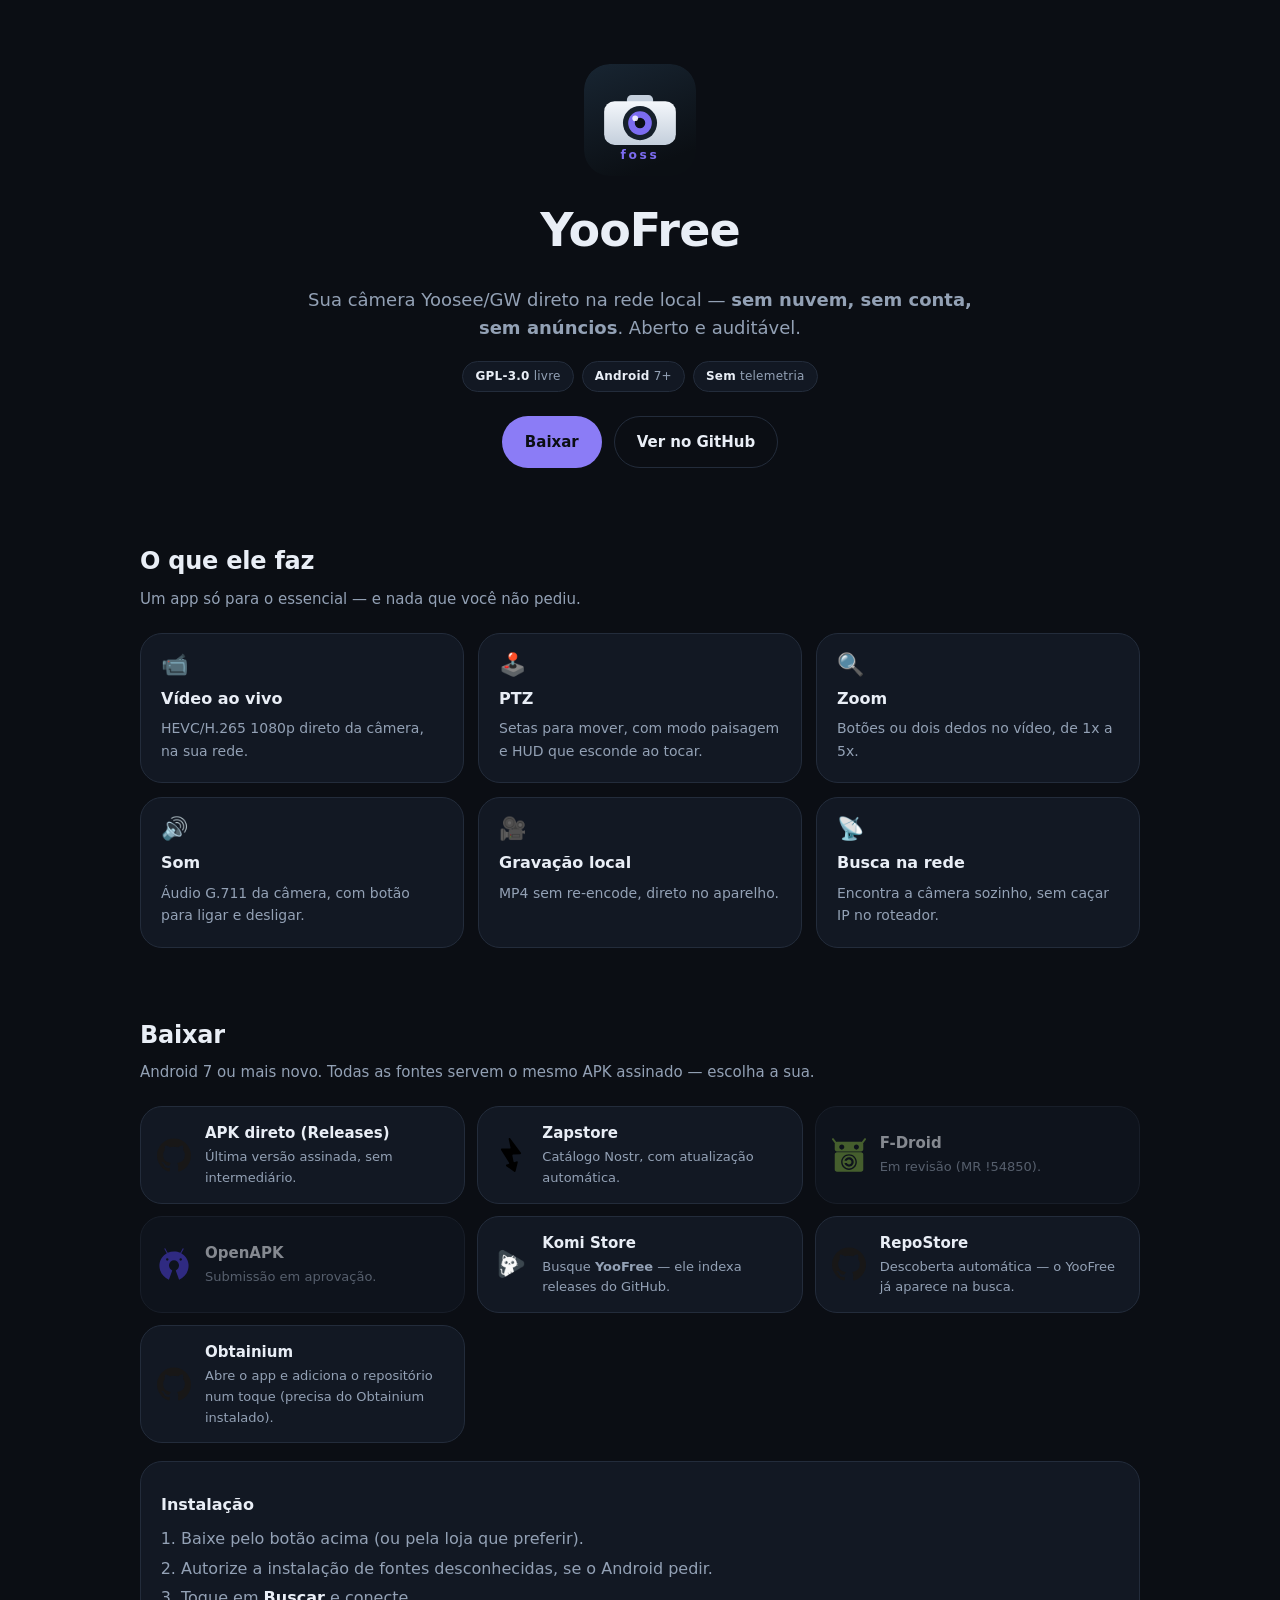
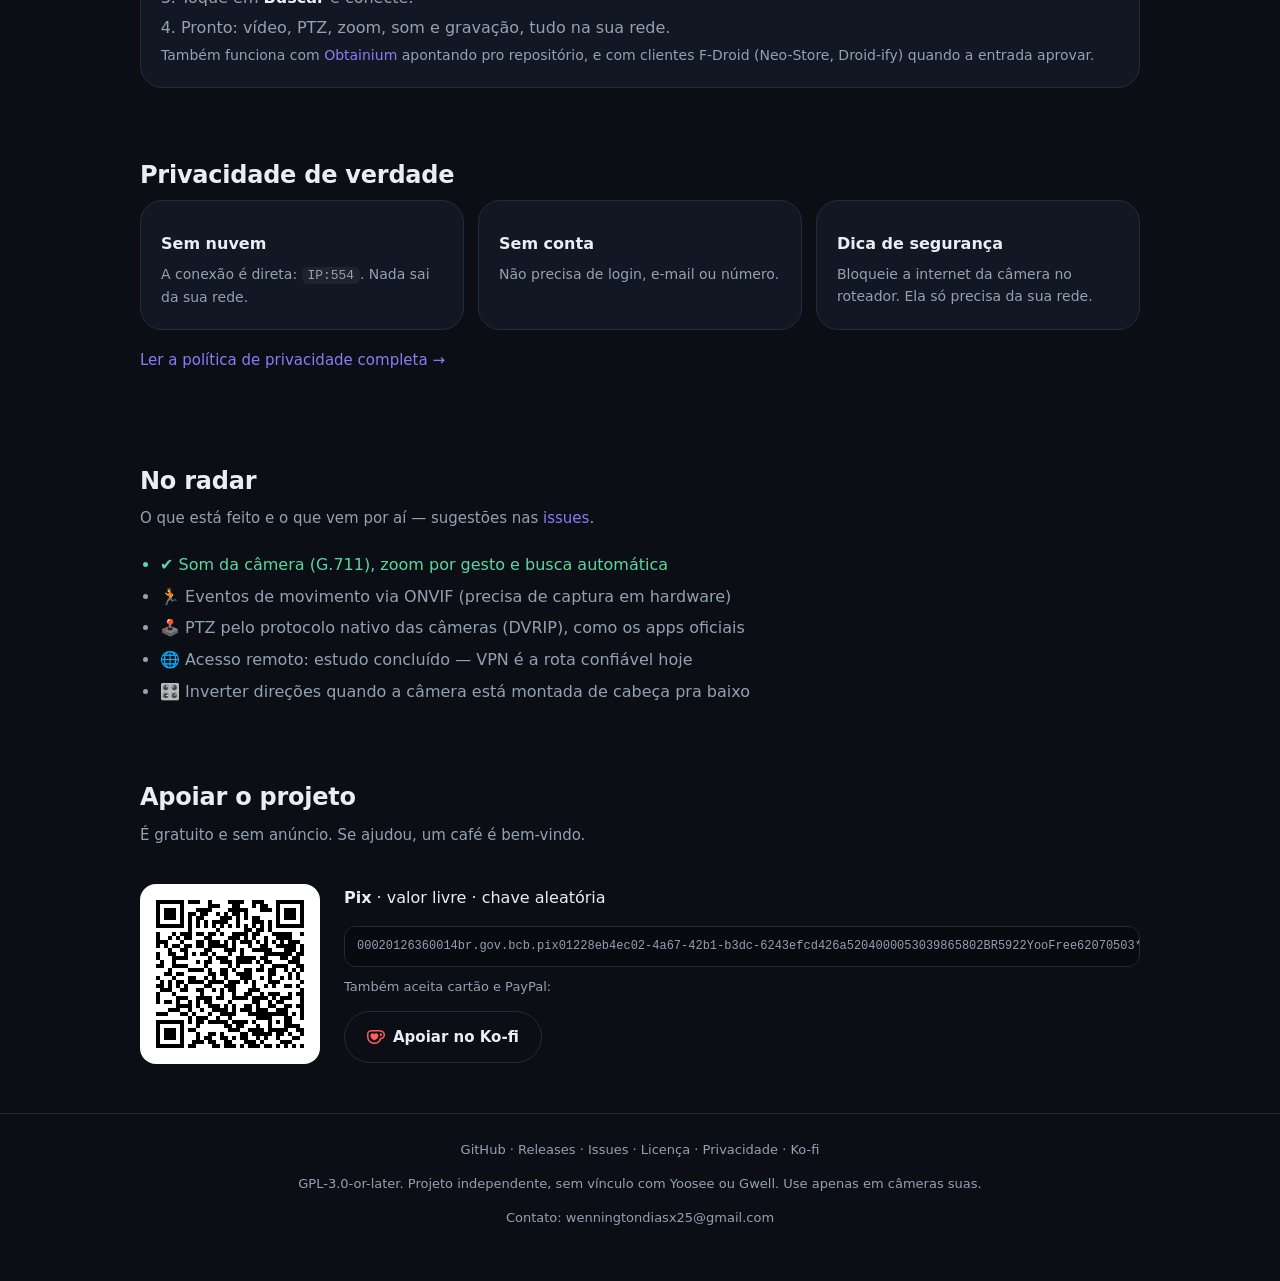
==== commit 2dcde301: "site+readme: RepoStore e Obtainium (deeplink) em Baixar; topics pro ranking - RepoStore e Komi desco" ====
--- a/site/index.html
+++ b/site/index.html
@@ -87,6 +87,14 @@
         <img src="assets/store-komi.png" alt="Logo do Komi Store">
         <div><h3>Komi Store</h3><p>Busque <strong>YooFree</strong> — ele indexa releases do GitHub.</p></div>
       </a>
+      <a class="store" href="https://repostore.in/">
+        <img src="assets/store-github.svg" alt="Símbolo de repositório">
+        <div><h3>RepoStore</h3><p>Descoberta automática — o YooFree já aparece na busca.</p></div>
+      </a>
+      <a class="store" href="obtainium://app/%7B%22id%22%3A%22br.yoofree.app%22%2C%22url%22%3A%22https%3A%2F%2Fgithub.com%2FWennington123%2FYooFree%22%2C%22author%22%3A%22Wennington123%22%2C%22name%22%3A%22YooFree%22%7D">
+        <img src="assets/store-github.svg" alt="Símbolo do Obtainium">
+        <div><h3>Obtainium</h3><p>Abre o app e adiciona o repositório num toque (precisa do Obtainium instalado).</p></div>
+      </a>
     </div>
     <div class="card" style="margin-top:18px">
       <h3>Instalação</h3>
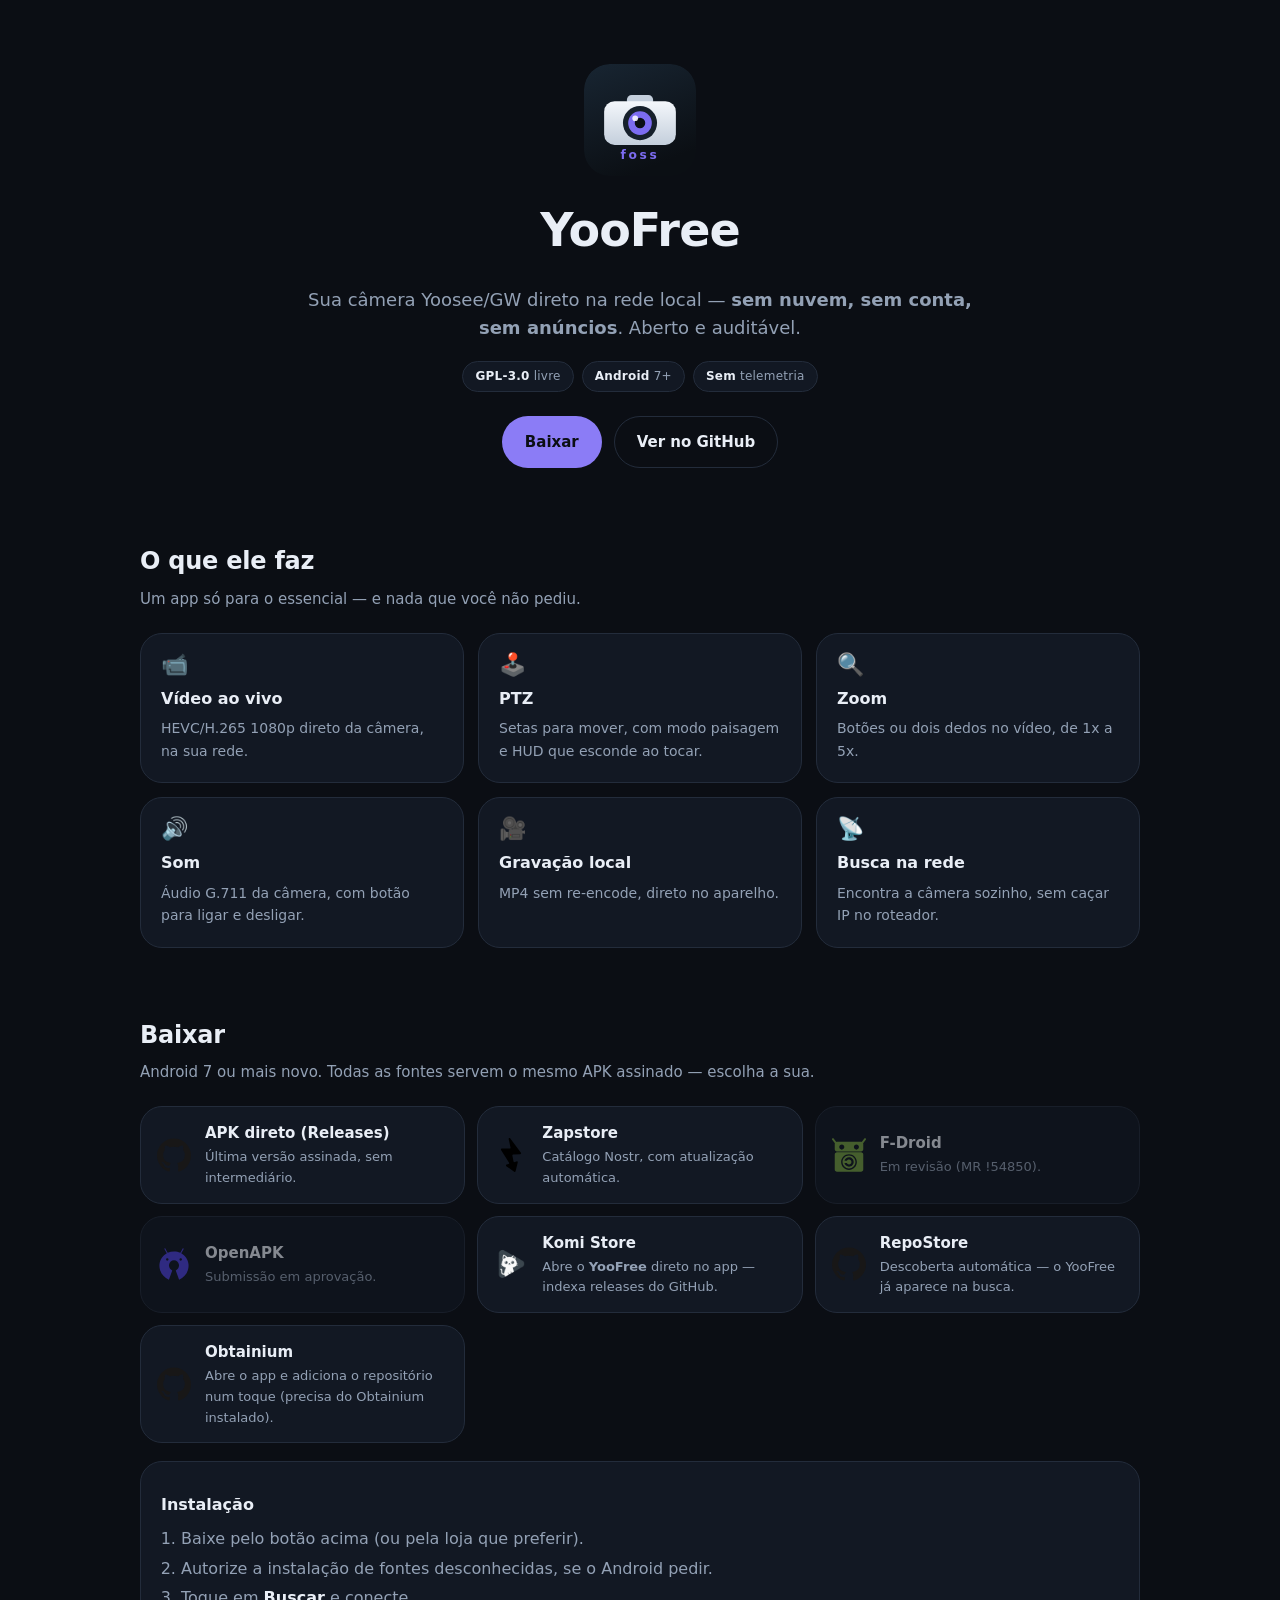
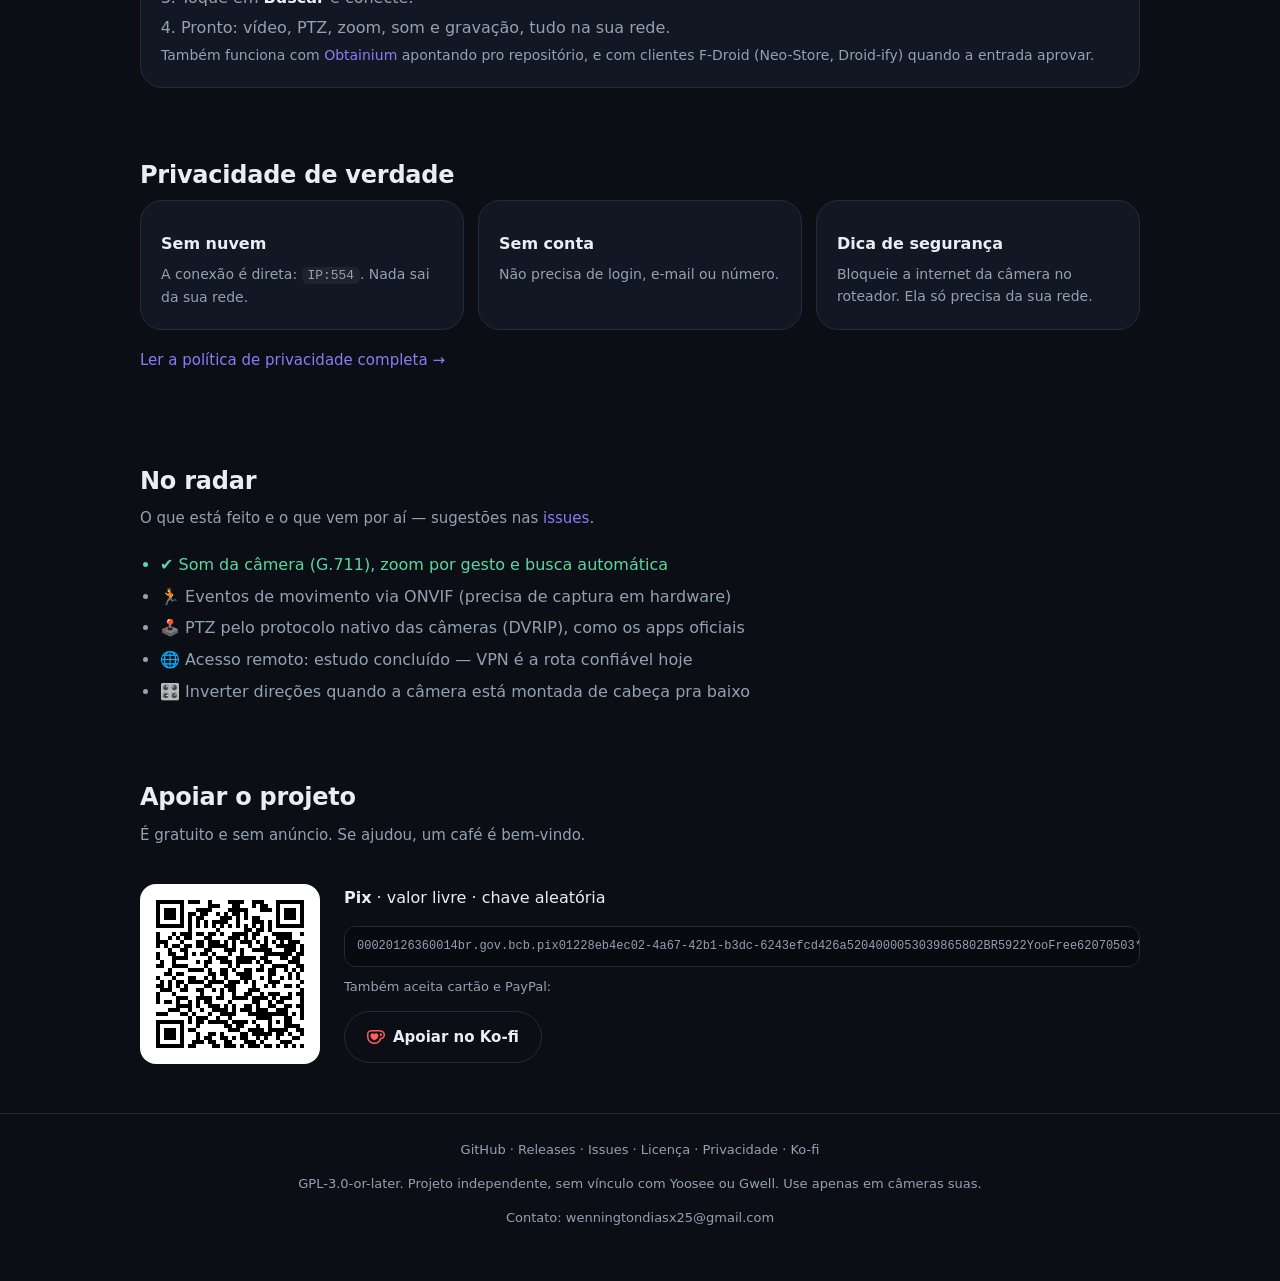
==== commit e26bab46: "site+readme: link direto do YooFree no Komi Store (deep link) Troca o link genérico komistore.app/do" ====
--- a/site/index.html
+++ b/site/index.html
@@ -83,9 +83,9 @@
         <img src="assets/store-openapk.svg" alt="Logo da OpenAPK">
         <div><h3>OpenAPK</h3><p>Submissão em aprovação.</p></div>
       </a>
-      <a class="store" href="https://komistore.app/download/">
+      <a class="store" href="https://github-store.org/app?repo=Wennington123/YooFree">
         <img src="assets/store-komi.png" alt="Logo do Komi Store">
-        <div><h3>Komi Store</h3><p>Busque <strong>YooFree</strong> — ele indexa releases do GitHub.</p></div>
+        <div><h3>Komi Store</h3><p>Abre o <strong>YooFree</strong> direto no app — indexa releases do GitHub.</p></div>
       </a>
       <a class="store" href="https://repostore.in/">
         <img src="assets/store-github.svg" alt="Símbolo de repositório">
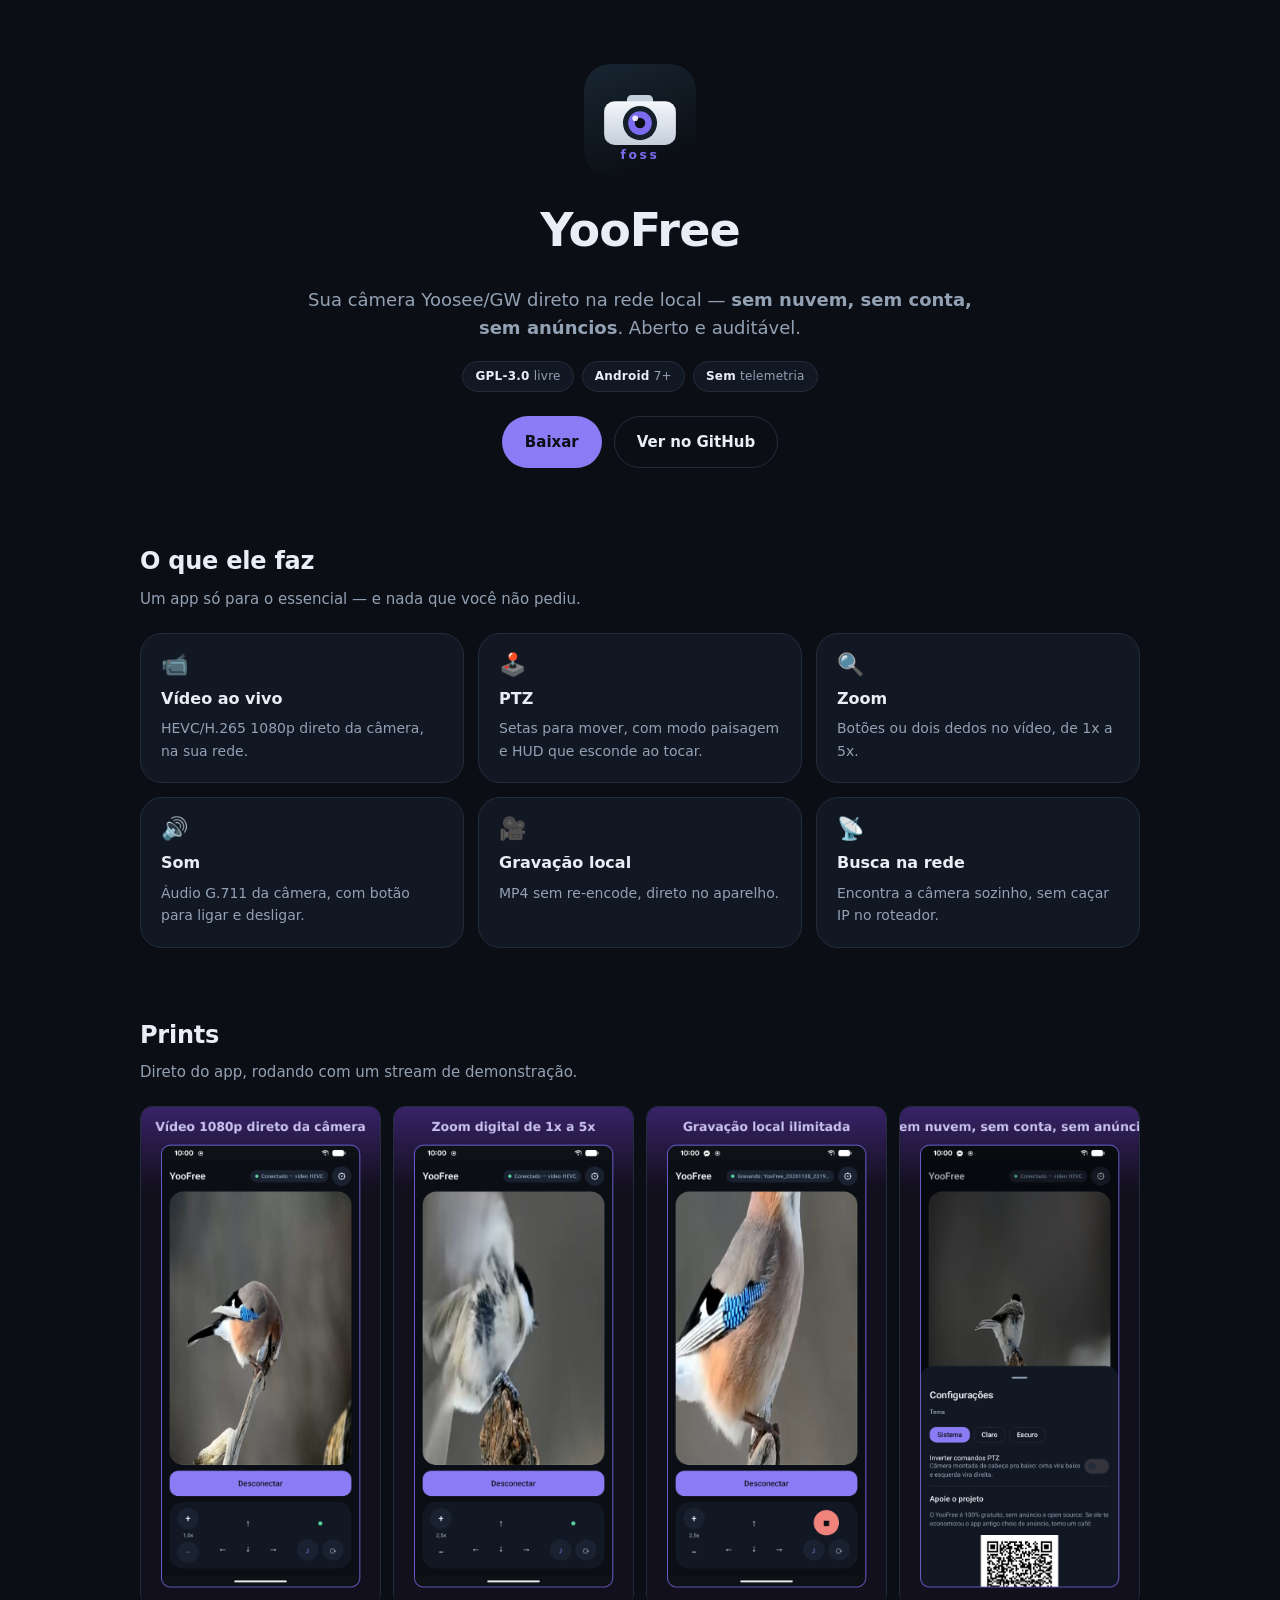
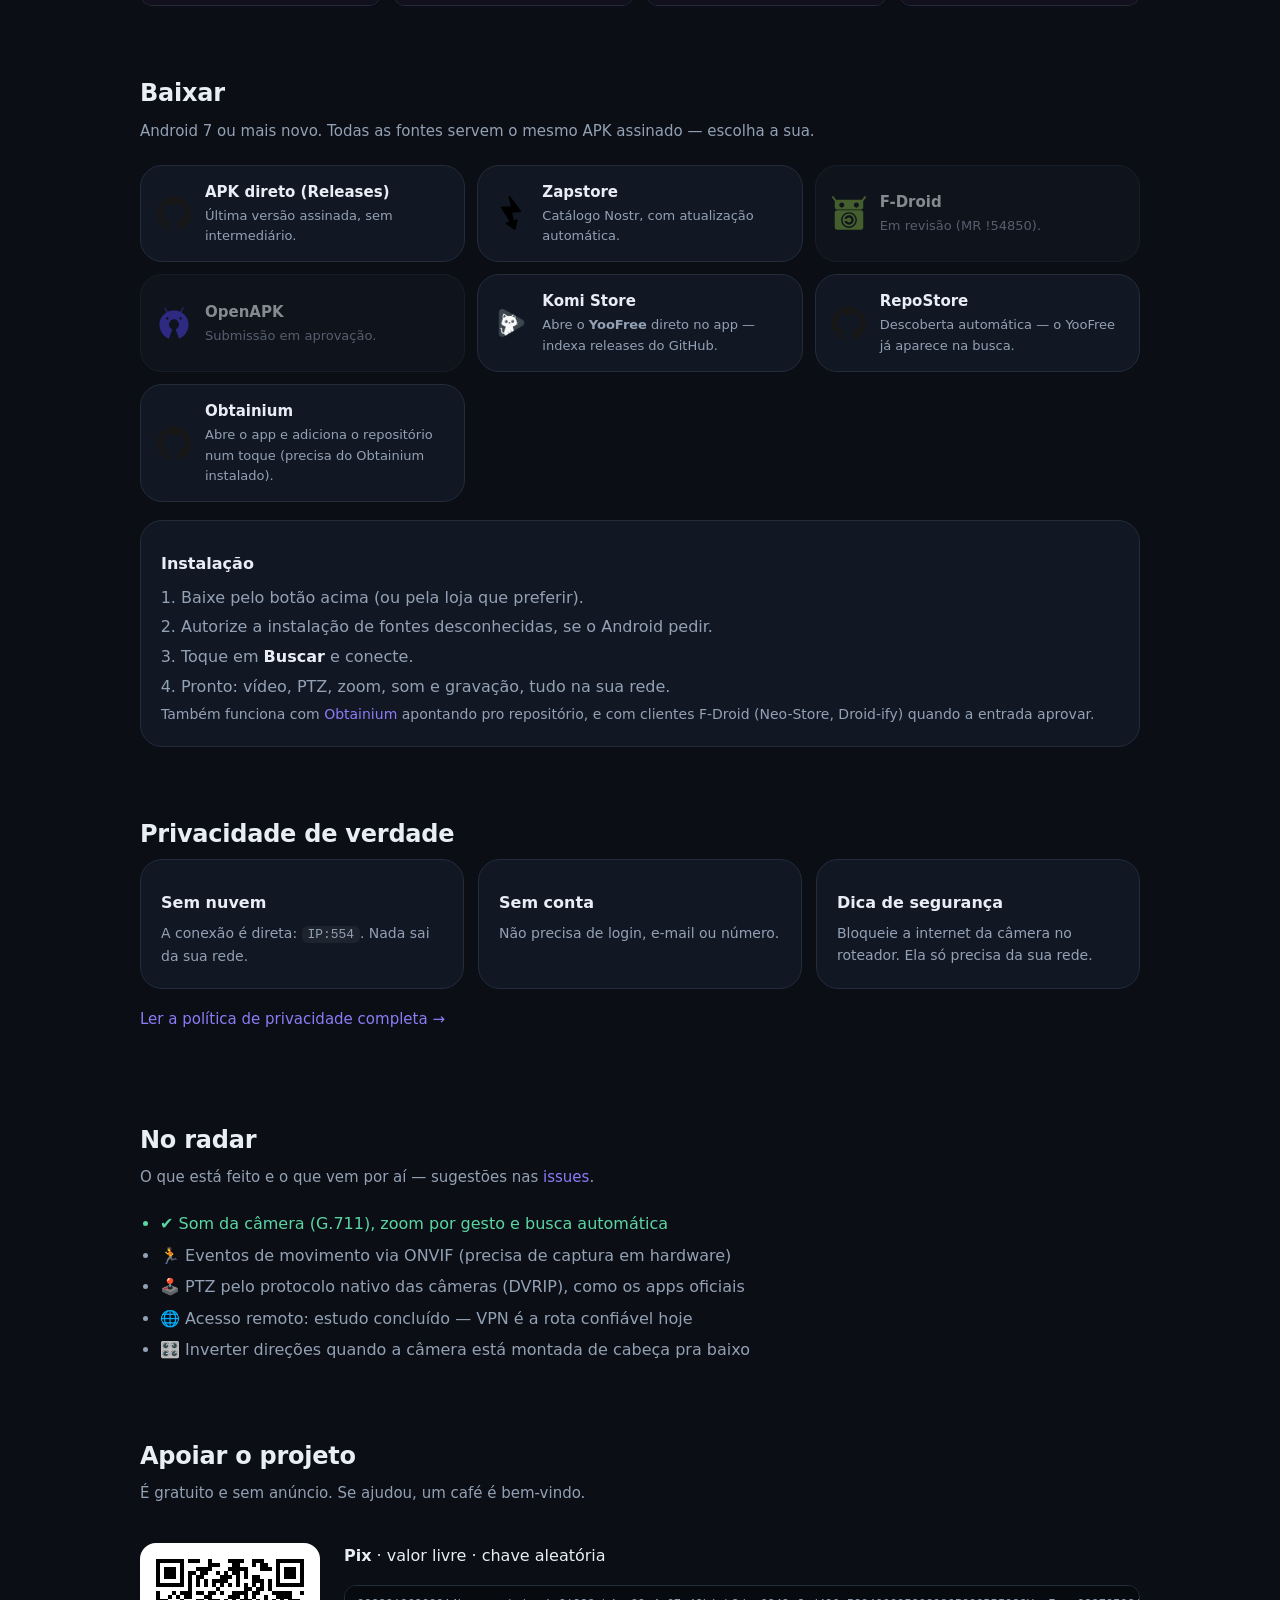
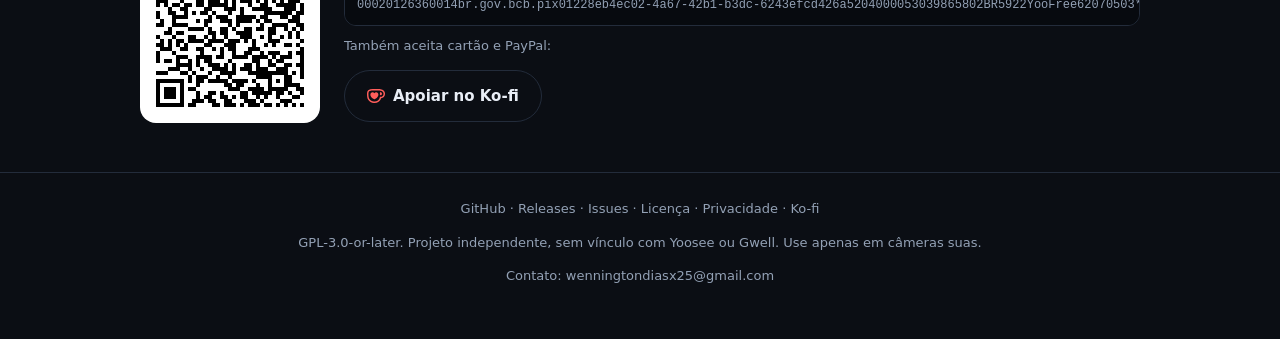
==== commit ab388f19: "metadata+site: capturas de tela novas (stream sintético) e galeria de prints - fastlane phoneScreens" ====
--- a/site/index.html
+++ b/site/index.html
@@ -60,6 +60,17 @@
       <div class="card"><div class="icon" aria-hidden="true">🔊</div><h3>Som</h3><p>Áudio G.711 da câmera, com botão para ligar e desligar.</p></div>
       <div class="card"><div class="icon" aria-hidden="true">🎥</div><h3>Gravação local</h3><p>MP4 sem re-encode, direto no aparelho.</p></div>
       <div class="card"><div class="icon" aria-hidden="true">📡</div><h3>Busca na rede</h3><p>Encontra a câmera sozinho, sem caçar IP no roteador.</p></div>
+    </div>
+  </section>
+
+  <section aria-labelledby="prints">
+    <h2 id="prints">Prints</h2>
+    <p class="sub">Direto do app, rodando com um stream de demonstração.</p>
+    <div class="shots">
+      <img src="assets/shots/promo-1.png" alt="Vídeo 1080p direto da câmera" loading="lazy">
+      <img src="assets/shots/promo-2.png" alt="Zoom digital de 1x a 5x" loading="lazy">
+      <img src="assets/shots/promo-3.png" alt="Gravação local ilimitada" loading="lazy">
+      <img src="assets/shots/promo-4.png" alt="Sem nuvem, sem conta, sem anúncio" loading="lazy">
     </div>
   </section>
 
--- a/site/assets/style.css
+++ b/site/assets/style.css
@@ -138,3 +138,6 @@
 footer a { color: var(--muted); }
 footer a:hover { color: var(--text); }
 footer nav { margin-bottom: 6px; }
+
+.shots { display: grid; gap: 12px; grid-template-columns: repeat(auto-fit, minmax(220px, 1fr)); }
+.shots img { width: 100%; height: auto; border-radius: 12px; border: 1px solid var(--hairline); }
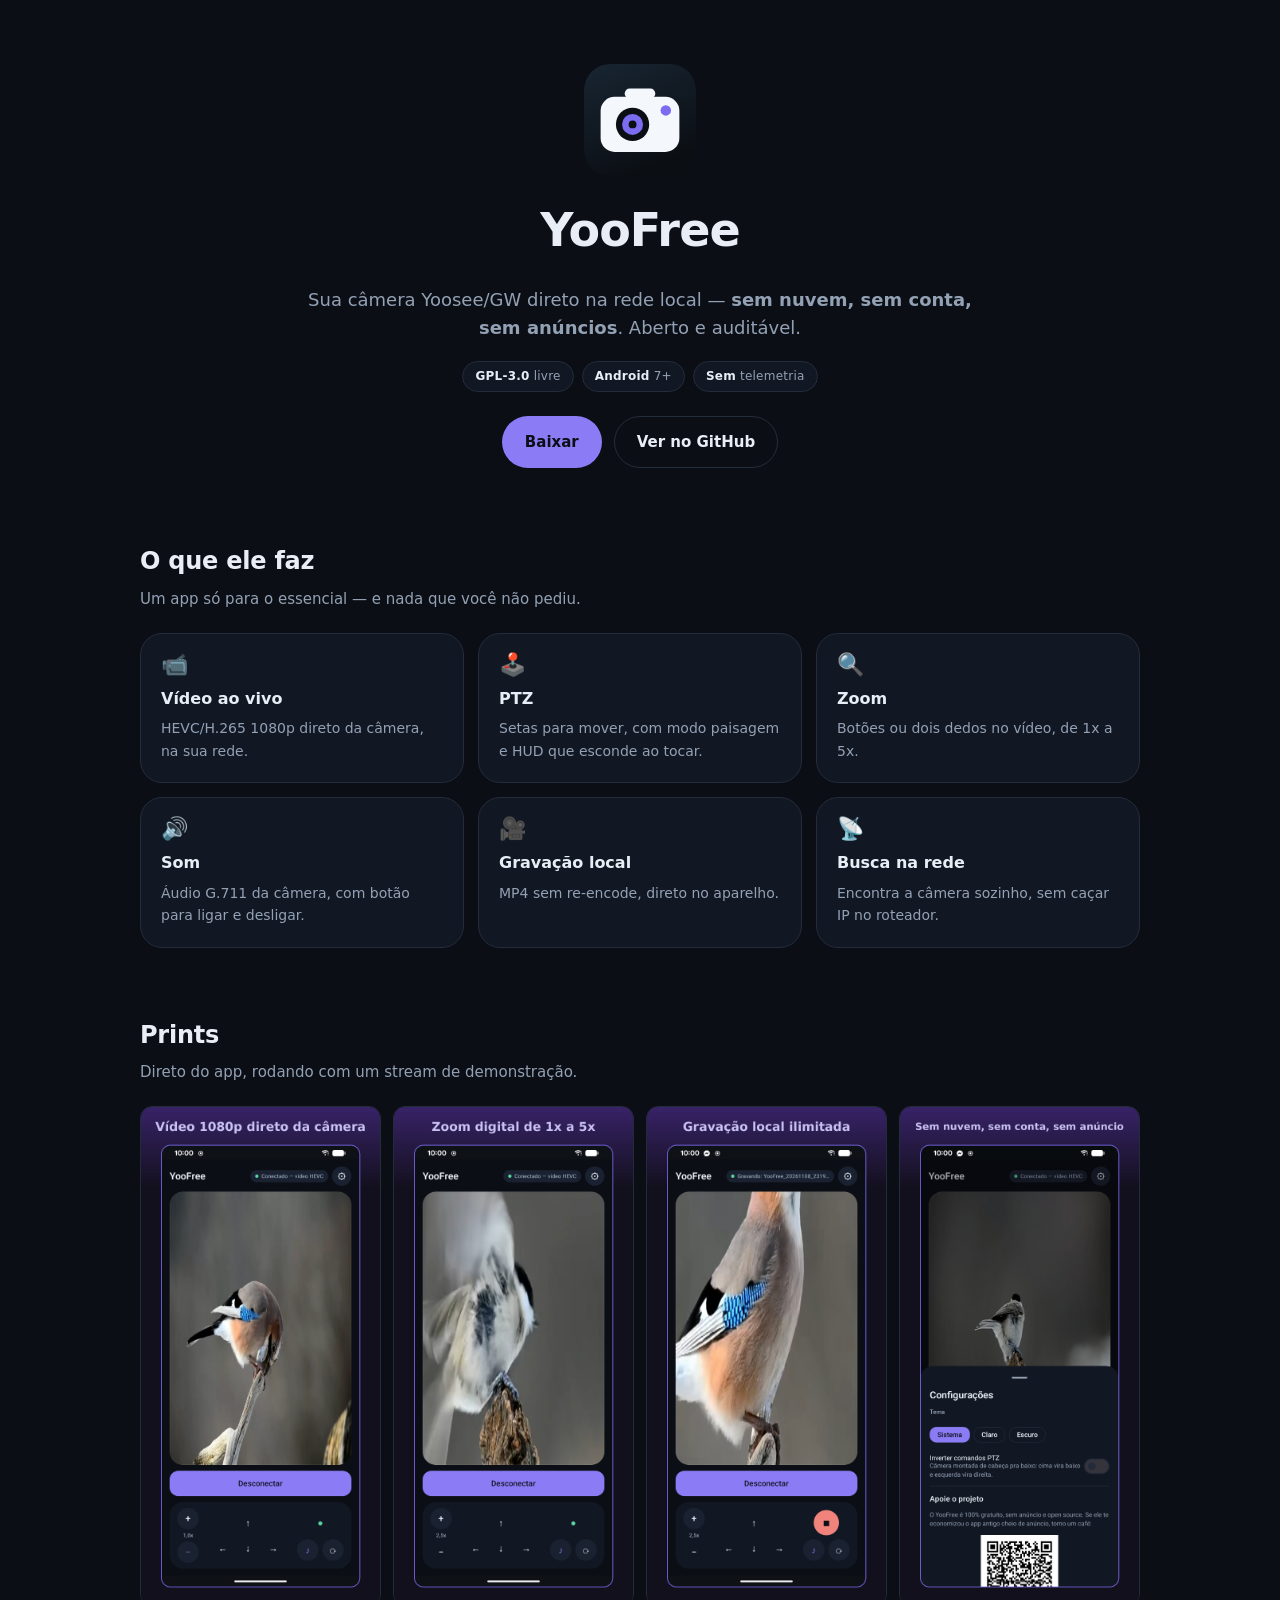
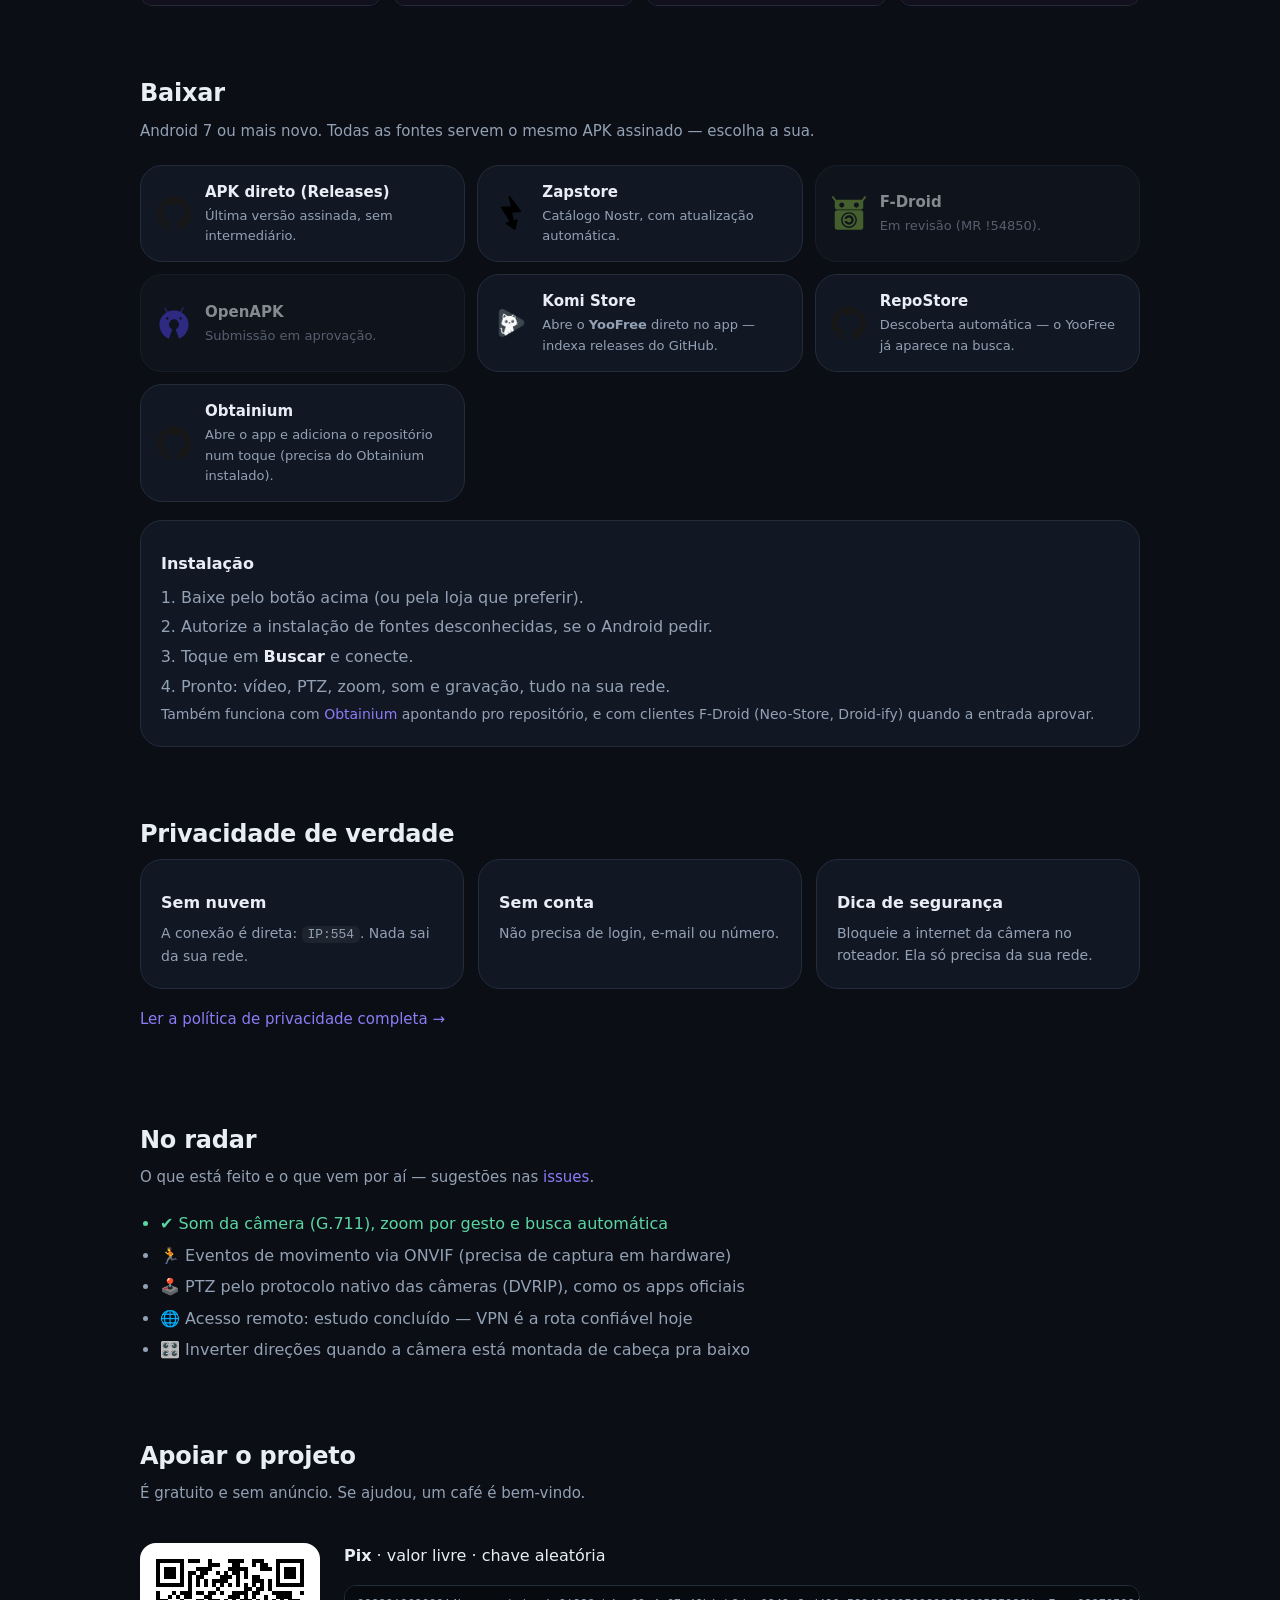
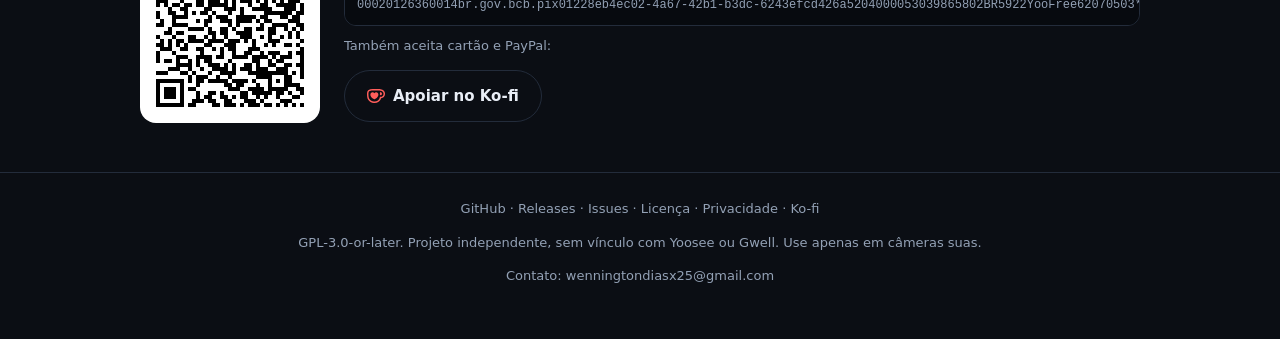
==== commit df6e1ca0: "build(release): tags por componente com alias rolling (android-latest/desktop-latest)" ====
--- a/site/index.html
+++ b/site/index.html
@@ -43,7 +43,7 @@
     <span class="badge"><b>Sem</b> telemetria</span>
   </div>
   <div class="cta">
-    <a class="btn primary" href="https://github.com/Wennington123/YooFree/releases/latest/download/YooFree.apk">Baixar</a>
+    <a class="btn primary" href="https://github.com/Wennington123/YooFree/releases/download/android-latest/YooFree.apk">Baixar</a>
     <a class="btn ghost" href="https://github.com/Wennington123/YooFree">Ver no GitHub</a>
   </div>
 </header>
@@ -78,7 +78,7 @@
     <h2 id="baixar">Baixar</h2>
     <p class="sub">Android 7 ou mais novo. Todas as fontes servem o mesmo APK assinado — escolha a sua.</p>
     <div class="stores">
-      <a class="store" href="https://github.com/Wennington123/YooFree/releases/latest/download/YooFree.apk">
+      <a class="store" href="https://github.com/Wennington123/YooFree/releases/download/android-latest/YooFree.apk">
         <img src="assets/store-github.svg" alt="Logo do GitHub">
         <div><h3>APK direto (Releases)</h3><p>Última versão assinada, sem intermediário.</p></div>
       </a>
